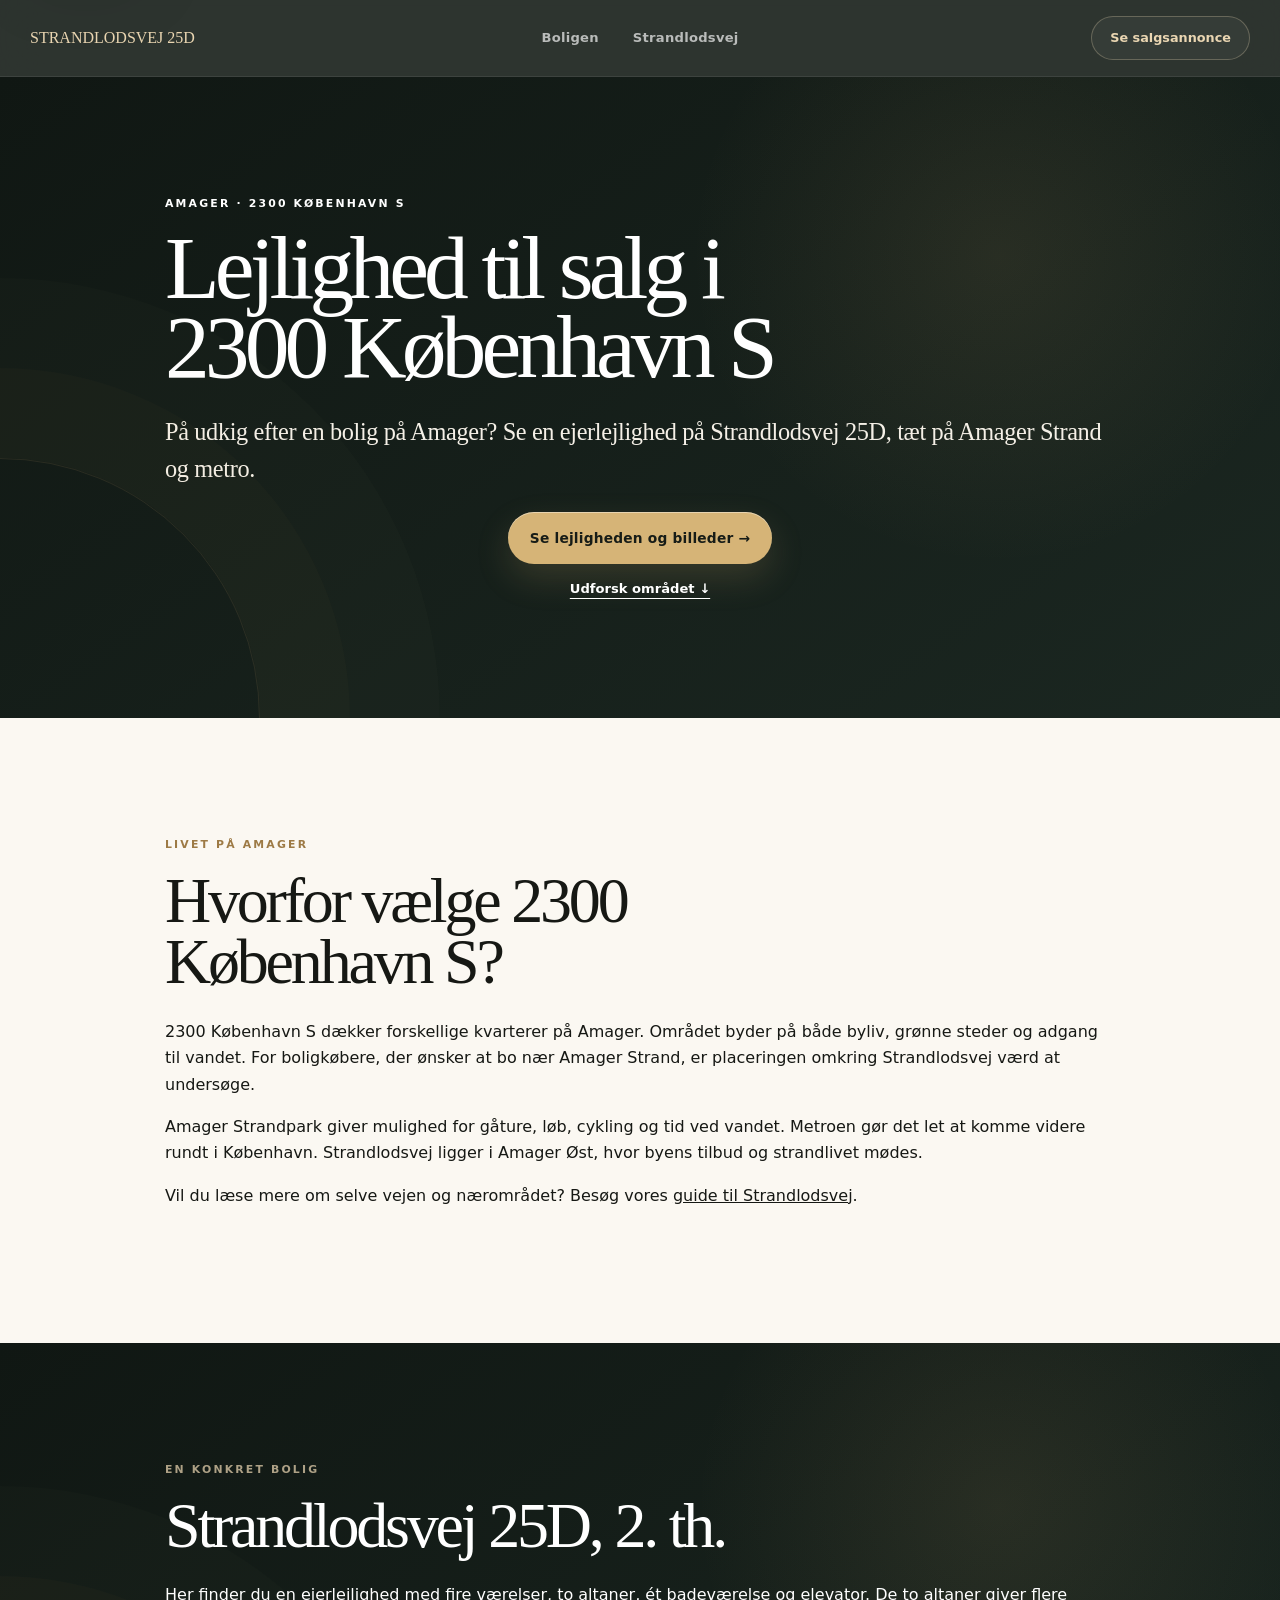
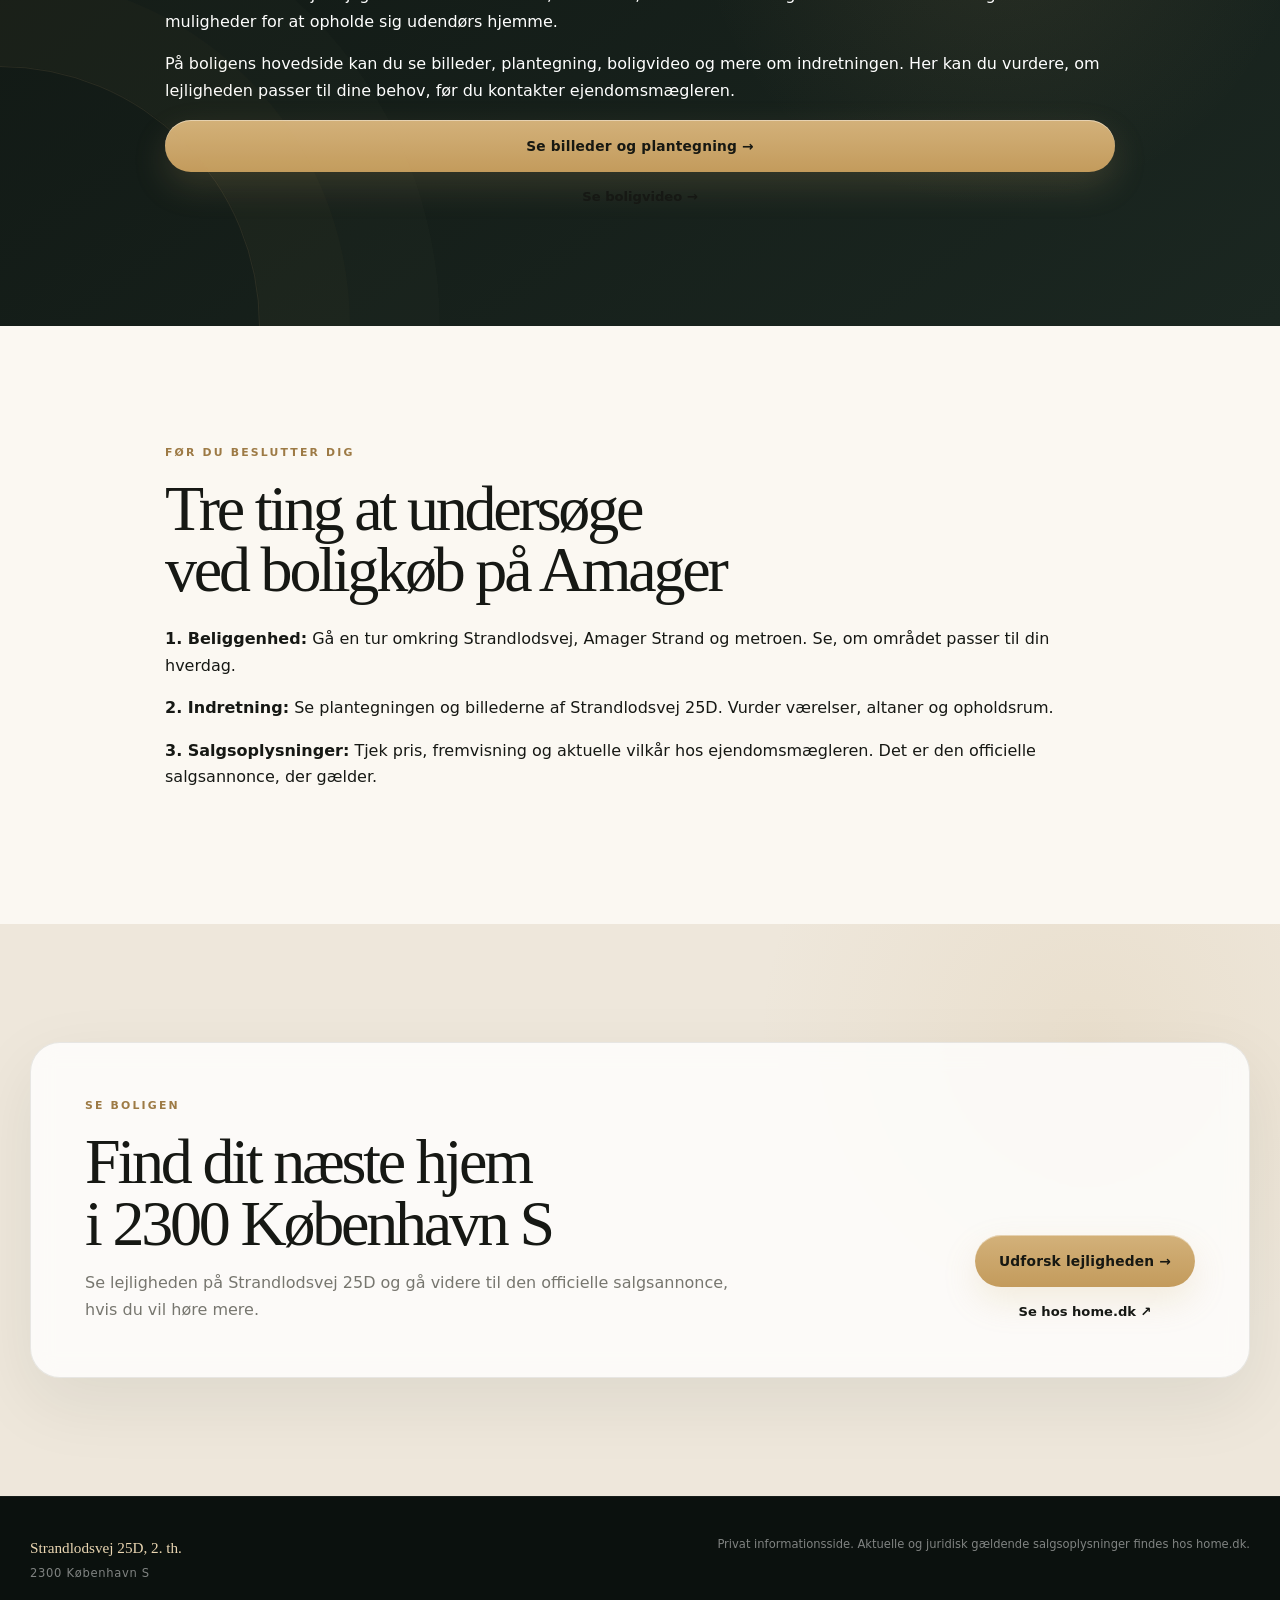
==== 2300-koebenhavn-s/index.html @ 2a04065f "Improve hero text and link contrast on Amager landing page" ====
<!doctype html>
<html lang="da">
<head>
<meta charset="utf-8"><meta name="viewport" content="width=device-width, initial-scale=1">
<title>Lejlighed til salg i 2300 København S | Amager Strand</title>
<meta name="description" content="Leder du efter lejlighed til salg i 2300 København S? Oplev Amager Strand og se ejerlejligheden på Strandlodsvej 25D med 4 værelser og 2 altaner.">
<meta name="robots" content="index,follow,max-image-preview:large">
<link rel="canonical" href="https://strandlodsvej25d.dk/2300-koebenhavn-s/"><link rel="alternate" hreflang="da-DK" href="https://strandlodsvej25d.dk/2300-koebenhavn-s/">
<link rel="stylesheet" href="/styles.css"><link rel="icon" href="/favicon-96x96.png" sizes="96x96" type="image/png">
<meta property="og:type" content="website"><meta property="og:locale" content="da_DK"><meta property="og:title" content="Lejlighed til salg i 2300 København S | Amager Strand"><meta property="og:description" content="Se en ejerlejlighed på Strandlodsvej 25D med 4 værelser, 2 altaner og elevator."><meta property="og:url" content="https://strandlodsvej25d.dk/2300-koebenhavn-s/">
<script type="application/ld+json">{"@context":"https://schema.org","@graph":[{"@type":"WebPage","@id":"https://strandlodsvej25d.dk/2300-koebenhavn-s/#webpage","url":"https://strandlodsvej25d.dk/2300-koebenhavn-s/","name":"Lejlighed til salg i 2300 København S | Amager Strand","inLanguage":"da-DK","isPartOf":{"@id":"https://strandlodsvej25d.dk/#website"},"about":{"@type":"Place","name":"2300 København S","address":{"@type":"PostalAddress","postalCode":"2300","addressLocality":"København S","addressCountry":"DK"}}},{"@type":"BreadcrumbList","itemListElement":[{"@type":"ListItem","position":1,"name":"Strandlodsvej 25D","item":"https://strandlodsvej25d.dk/"},{"@type":"ListItem","position":2,"name":"2300 København S","item":"https://strandlodsvej25d.dk/2300-koebenhavn-s/"}]}]}</script>
<style>.amager-landing-hero .lead-paragraph,.amager-landing-hero .plain-link{color:#f5f0e7!important;opacity:1!important}.amager-landing-hero .plain-link{text-decoration:underline;text-underline-offset:5px}.amager-landing-hero .button{color:#171c17!important} .amager-landing-hero h1,.amager-landing-hero h2,.amager-landing-hero p,.amager-landing-hero a:not(.button){color:#fff!important;opacity:1!important} .amager-landing-hero .button.button-primary{color:#171c17!important;background:#d6b477!important} .amager-landing-hero .final-actions{align-items:center} </style>
</head>
<body>
<a class="skip-link" href="#main">Gå til indhold</a>
<header class="site-header"><div class="shell nav"><a class="brand" href="/" style="font-family:Georgia,serif;color:#ead6b2;text-decoration:none">STRANDLODSVEJ 25D</a><nav class="nav-links" aria-label="Navigation"><a href="/">Boligen</a><a href="/strandlodsvej/">Strandlodsvej</a></nav><a class="nav-cta" href="https://home.dk/salg/lejligheder/strandlodsvej-25d-2th-2300-koebenhavn-s/sag-1450004513/">Se salgsannonce</a></div></header>
<main id="main">
<section class="section section-dark amager-landing-hero"><div class="shell" style="max-width:950px"><p class="eyebrow">AMAGER · 2300 KØBENHAVN S</p><h1>Lejlighed til salg i 2300 København S</h1><p class="lead-paragraph" style="color:#f5f0e7;opacity:1">På udkig efter en bolig på Amager? Se en ejerlejlighed på Strandlodsvej 25D, tæt på Amager Strand og metro.</p><div class="final-actions"><a class="button button-primary" href="https://strandlodsvej25d.dk/">Se lejligheden og billeder →</a><a class="plain-link" style="color:#f5f0e7" href="#omraadet">Udforsk området ↓</a></div></div></section>
<section class="section" id="omraadet"><div class="shell" style="max-width:950px"><p class="eyebrow dark">LIVET PÅ AMAGER</p><h2>Hvorfor vælge 2300 København S?</h2><p>2300 København S dækker forskellige kvarterer på Amager. Området byder på både byliv, grønne steder og adgang til vandet. For boligkøbere, der ønsker at bo nær Amager Strand, er placeringen omkring Strandlodsvej værd at undersøge.</p><p>Amager Strandpark giver mulighed for gåture, løb, cykling og tid ved vandet. Metroen gør det let at komme videre rundt i København. Strandlodsvej ligger i Amager Øst, hvor byens tilbud og strandlivet mødes.</p><p>Vil du læse mere om selve vejen og nærområdet? Besøg vores <a href="/strandlodsvej/">guide til Strandlodsvej</a>.</p></div></section>
<section class="section section-dark"><div class="shell" style="max-width:950px"><p class="eyebrow">EN KONKRET BOLIG</p><h2>Strandlodsvej 25D, 2. th.</h2><p>Her finder du en ejerlejlighed med fire værelser, to altaner, ét badeværelse og elevator. De to altaner giver flere muligheder for at opholde sig udendørs hjemme.</p><p>På boligens hovedside kan du se billeder, plantegning, boligvideo og mere om indretningen. Her kan du vurdere, om lejligheden passer til dine behov, før du kontakter ejendomsmægleren.</p><div class="final-actions"><a class="button button-primary" href="/">Se billeder og plantegning →</a><a class="plain-link" href="/video/">Se boligvideo →</a></div></div></section>
<section class="section"><div class="shell" style="max-width:950px"><p class="eyebrow dark">FØR DU BESLUTTER DIG</p><h2>Tre ting at undersøge ved boligkøb på Amager</h2><p><strong>1. Beliggenhed:</strong> Gå en tur omkring Strandlodsvej, Amager Strand og metroen. Se, om området passer til din hverdag.</p><p><strong>2. Indretning:</strong> Se plantegningen og billederne af Strandlodsvej 25D. Vurder værelser, altaner og opholdsrum.</p><p><strong>3. Salgsoplysninger:</strong> Tjek pris, fremvisning og aktuelle vilkår hos ejendomsmægleren. Det er den officielle salgsannonce, der gælder.</p></div></section>
<section class="section final-cta"><div class="shell final-card"><div><p class="eyebrow dark">SE BOLIGEN</p><h2>Find dit næste hjem i 2300 København S</h2><p>Se lejligheden på Strandlodsvej 25D og gå videre til den officielle salgsannonce, hvis du vil høre mere.</p></div><div class="final-actions"><a class="button button-primary" href="/">Udforsk lejligheden →</a><a class="plain-link" href="https://home.dk/salg/lejligheder/strandlodsvej-25d-2th-2300-koebenhavn-s/sag-1450004513/">Se hos home.dk ↗</a></div></div></section>
</main><footer class="footer"><div class="shell footer-inner"><div><strong>Strandlodsvej 25D, 2. th.</strong><span>2300 København S</span></div><p>Privat informationsside. Aktuelle og juridisk gældende salgsoplysninger findes hos home.dk.</p></div></footer>
</body></html>
---- styles.css ----
:root {
  --ink: #161814;
  --ink-soft: #252922;
  --forest: #1f2a24;
  --forest-deep: #111914;
  --ivory: #f5f0e7;
  --ivory-2: #ece4d7;
  --paper: #fbf8f2;
  --white: #ffffff;
  --muted: #77766f;
  --line: rgba(22,24,20,.12);
  --gold: #c8a56b;
  --gold-light: #ead6b2;
  --gold-deep: #9d7a45;
  --shadow-soft: 0 24px 70px rgba(17,25,20,.10);
  --shadow-deep: 0 34px 100px rgba(0,0,0,.28);
  --shell: min(1220px, calc(100% - 56px));
}

*,*::before,*::after{box-sizing:border-box}
html{scroll-behavior:smooth;background:var(--forest-deep)}
body{margin:0;max-width:100%;overflow-x:clip;background:var(--paper);color:var(--ink);font-family:Inter,ui-sans-serif,system-ui,-apple-system,BlinkMacSystemFont,"Segoe UI",sans-serif;line-height:1.65;-webkit-font-smoothing:antialiased;text-rendering:optimizeLegibility}
img,svg,video,iframe{max-width:100%}
a{color:inherit;-webkit-tap-highlight-color:transparent}
.shell{width:var(--shell);margin-inline:auto}
.skip-link{position:fixed;top:-80px;left:18px;z-index:999;padding:11px 16px;border-radius:999px;background:var(--white);color:var(--ink);font-size:.86rem;font-weight:800;box-shadow:var(--shadow-soft)}
.skip-link:focus{top:18px}

.site-header{position:sticky;top:0;z-index:100;border-bottom:1px solid rgba(255,255,255,.08);background:rgba(17,25,20,.88);backdrop-filter:blur(20px) saturate(130%);-webkit-backdrop-filter:blur(20px) saturate(130%)}
.nav{min-height:76px;display:grid;grid-template-columns:1fr auto 1fr;align-items:center;gap:30px}
.brand{width:fit-content;color:var(--white);text-decoration:none}
.brand-option-one{display:inline-flex;align-items:center;gap:15px;line-height:1}
.brand-seal{position:relative;display:grid;place-items:center;width:50px;height:50px;flex:0 0 50px;border:1px solid rgba(234,214,178,.72);border-radius:15px;background:linear-gradient(145deg,#18261f 0%,#0d1511 100%);box-shadow:inset 0 1px 0 rgba(255,255,255,.055),0 8px 24px rgba(0,0,0,.16)}
.brand-seal::after{content:"";position:absolute;inset:3px;border:1px solid rgba(200,165,107,.20);border-radius:12px;pointer-events:none}
.brand-seal-text{position:relative;z-index:1;color:var(--gold-light);font-family:Georgia,"Times New Roman",serif;font-size:1.16rem;font-weight:500;letter-spacing:-.035em}
.brand-seal-rule{position:absolute;left:15px;right:15px;bottom:10px;height:1px;background:rgba(200,165,107,.78)}
.brand-lockup{display:grid;gap:5px}
.brand-title{font-family:Georgia,"Times New Roman",serif;font-size:.93rem;font-weight:400;letter-spacing:.15em;white-space:nowrap}
.brand-title em{margin-left:7px;color:#d7b06b;font-family:Georgia,"Times New Roman",serif;font-size:1.17em;font-style:normal;font-weight:500;letter-spacing:.01em}
.brand-sub{display:flex;align-items:center;justify-content:center;gap:10px;color:rgba(234,214,178,.76);font-size:.52rem;font-weight:650;letter-spacing:.29em;white-space:nowrap}
.brand-sub i{display:block;width:28px;height:1px;background:rgba(200,165,107,.63)}
.nav-links{display:flex;align-items:center;gap:34px}
.nav-links a{position:relative;color:rgba(255,255,255,.67);text-decoration:none;font-size:.82rem;font-weight:650;letter-spacing:.02em;transition:color .2s ease}
.nav-links a::after{content:"";position:absolute;left:0;right:100%;bottom:-8px;height:1px;background:var(--gold);transition:right .22s ease}
.nav-links a:hover{color:var(--white)}
.nav-links a:hover::after{right:0}
.nav-cta{justify-self:end;display:inline-flex;align-items:center;min-height:44px;padding:0 18px;border:1px solid rgba(234,214,178,.28);border-radius:999px;background:rgba(255,255,255,.04);color:var(--gold-light);text-decoration:none;font-size:.8rem;font-weight:800;transition:background .2s ease,border-color .2s ease,transform .2s ease}
.nav-cta:hover{transform:translateY(-1px);border-color:rgba(234,214,178,.5);background:rgba(255,255,255,.08)}

.hero{position:relative;overflow:hidden;padding:92px 0 96px;color:var(--white);background:radial-gradient(circle at 76% 14%,rgba(200,165,107,.17),transparent 29%),radial-gradient(circle at 18% 78%,rgba(255,255,255,.045),transparent 34%),linear-gradient(140deg,#101713 0%,#1b2821 52%,#111914 100%)}
.hero::before{content:"";position:absolute;inset:0;opacity:.12;pointer-events:none;background-image:linear-gradient(rgba(255,255,255,.055) 1px,transparent 1px),linear-gradient(90deg,rgba(255,255,255,.055) 1px,transparent 1px);background-size:64px 64px;mask-image:linear-gradient(to bottom,#000 0%,rgba(0,0,0,.45) 58%,transparent 100%)}
.hero::after{content:"";position:absolute;width:520px;height:520px;right:-160px;top:-220px;border:1px solid rgba(200,165,107,.16);border-radius:50%;box-shadow:0 0 0 70px rgba(200,165,107,.035),0 0 0 140px rgba(200,165,107,.02);pointer-events:none}
.hero-grid{position:relative;z-index:1;display:grid;grid-template-columns:minmax(0,1fr) minmax(390px,.68fr);gap:clamp(48px,5.5vw,76px);align-items:center}
.hero-copy{min-width:0}
.availability{display:inline-flex;align-items:center;gap:10px;margin-bottom:30px;padding:8px 13px;border:1px solid rgba(255,255,255,.12);border-radius:999px;background:rgba(255,255,255,.035);color:rgba(255,255,255,.74);font-size:.74rem;font-weight:750;letter-spacing:.02em}
.pulse{position:relative;width:8px;height:8px;flex:0 0 8px;border-radius:50%;background:#83d39b;box-shadow:0 0 10px rgba(131,211,155,.55)}
.pulse::after{content:"";position:absolute;inset:-5px;border:1px solid rgba(131,211,155,.55);border-radius:50%;animation:statusPulse 2.8s ease-out infinite}
@keyframes statusPulse{0%{transform:scale(.7);opacity:.75}65%,100%{transform:scale(1.7);opacity:0}}
.eyebrow{margin:0 0 16px;color:rgba(234,214,178,.72);font-size:.68rem;font-weight:850;letter-spacing:.2em;text-transform:uppercase}
.eyebrow.dark{color:var(--gold-deep)}
.eyebrow.light{color:rgba(234,214,178,.74)}
h1,h2,h3,p{margin-top:0}
h1{max-width:800px;margin-bottom:26px;font-family:Georgia,"Times New Roman",serif;font-size:clamp(4rem,7vw,7.35rem);line-height:.88;font-weight:400;letter-spacing:-.055em;text-wrap:balance}
.hero-lead{max-width:650px;margin-bottom:30px;color:rgba(255,255,255,.72);font-size:clamp(1.08rem,1.8vw,1.32rem);line-height:1.65;font-weight:400}
.hero-stats{display:flex;flex-wrap:wrap;gap:9px;margin-bottom:28px}
.hero-stats div{display:flex;align-items:baseline;min-width:118px;padding:11px 14px;border:1px solid rgba(255,255,255,.10);border-radius:14px;background:rgba(255,255,255,.035)}
.hero-stats strong{font-family:Georgia,"Times New Roman",serif;font-size:1.4rem;font-weight:400}
.hero-stats span{margin-left:6px;color:rgba(255,255,255,.5);font-size:.74rem;font-weight:650}
.open-house-banner{display:grid;grid-template-columns:auto minmax(0,1fr) auto;gap:16px;align-items:center;max-width:720px;margin-bottom:26px;padding:15px 17px;border:1px solid rgba(200,165,107,.34);border-radius:18px;background:linear-gradient(90deg,rgba(200,165,107,.12),rgba(200,165,107,.055));box-shadow:inset 0 1px 0 rgba(255,255,255,.035)}
.open-house-icon{display:grid;place-items:center;width:48px;height:48px;border:1px solid rgba(255,255,255,.14);border-radius:50%;background:var(--gold);color:#171812;font-family:Georgia,"Times New Roman",serif;font-size:1.18rem;font-weight:700}
.open-house-copy{display:grid;min-width:0;line-height:1.22}
.open-house-copy span{margin-bottom:4px;color:rgba(255,255,255,.52);font-size:.65rem;font-weight:850;letter-spacing:.14em;text-transform:uppercase}
.open-house-copy strong{font-size:.94rem;font-weight:700}
.open-house-banner>a{display:inline-flex;align-items:center;min-height:44px;color:var(--gold-light);text-decoration:none;font-size:.82rem;font-weight:800;white-space:nowrap}
.hero-actions{display:flex;flex-wrap:wrap;gap:12px}
.button{display:inline-flex;justify-content:center;align-items:center;min-height:52px;padding:0 22px;border-radius:999px;text-decoration:none;font-size:.86rem;font-weight:850;letter-spacing:.015em;transition:transform .18s ease,box-shadow .18s ease,background .18s ease,border-color .18s ease}
.button:hover{transform:translateY(-2px)}
.button-primary{background:linear-gradient(180deg,#d3b17a 0%,#c39b5c 100%);color:#171812;box-shadow:0 14px 34px rgba(200,165,107,.18),inset 0 1px 0 rgba(255,255,255,.42)}
.button-primary:hover{box-shadow:0 18px 42px rgba(200,165,107,.24),inset 0 1px 0 rgba(255,255,255,.42)}
.button-ghost{border:1px solid rgba(255,255,255,.15);background:rgba(255,255,255,.035);color:var(--white)}
.button-ghost:hover{border-color:rgba(255,255,255,.28);background:rgba(255,255,255,.07)}
.microcopy{margin-top:15px;margin-bottom:0;color:rgba(255,255,255,.39);font-size:.75rem}

.video-stage{position:relative;width:100%;max-width:440px;justify-self:end}
.video-shell{position:relative;z-index:2;padding:12px;border:1px solid rgba(234,214,178,.34);border-radius:32px;background:linear-gradient(145deg,rgba(255,255,255,.12),rgba(255,255,255,.045));box-shadow:0 38px 110px rgba(0,0,0,.36),0 0 0 1px rgba(200,165,107,.08),inset 0 1px 0 rgba(255,255,255,.12);backdrop-filter:blur(16px);-webkit-backdrop-filter:blur(16px)}
.video-toolbar{min-height:58px;display:flex;align-items:center;justify-content:space-between;gap:18px;padding:5px 10px 11px}
.video-toolbar>div{display:grid}
.video-kicker{color:rgba(234,214,178,.55);font-size:.61rem;font-weight:850;letter-spacing:.16em;text-transform:uppercase}
.video-toolbar strong{margin-top:3px;font-family:Georgia,"Times New Roman",serif;font-size:1.12rem;font-weight:500}
.video-toolbar>a{display:inline-flex;align-items:center;justify-content:center;gap:7px;min-height:38px;padding:0 13px;border:1px solid rgba(234,214,178,.24);border-radius:999px;background:rgba(255,255,255,.045);color:var(--gold-light);text-decoration:none;font-size:.72rem;font-weight:800;letter-spacing:.02em;transition:background .2s ease,border-color .2s ease,transform .2s ease}
.video-toolbar>a:hover{transform:translateY(-1px);border-color:rgba(234,214,178,.48);background:rgba(255,255,255,.08)}
.video-frame{width:100%;aspect-ratio:267/476;overflow:hidden;border-radius:22px;background:#070b08;box-shadow:inset 0 0 0 1px rgba(255,255,255,.05)}
.video-frame iframe{display:block;width:100%;height:100%}
.price-card{position:absolute;right:-34px;bottom:42px;z-index:3;min-width:205px;padding:18px 20px;border:1px solid rgba(22,24,20,.08);border-radius:18px;background:rgba(251,248,242,.97);color:var(--ink);box-shadow:0 24px 70px rgba(0,0,0,.22);backdrop-filter:blur(12px)}
.price-card::before{content:"";position:absolute;left:20px;right:20px;top:0;height:2px;background:linear-gradient(90deg,transparent,var(--gold),transparent)}
.price-card span,.price-card small{display:block;color:var(--muted);font-size:.69rem;font-weight:700;letter-spacing:.08em;text-transform:uppercase}
.price-card strong{display:block;margin:5px 0 6px;font-family:Georgia,"Times New Roman",serif;font-size:1.45rem;font-weight:500;letter-spacing:-.02em}

.trust-strip{position:relative;border-bottom:1px solid var(--line);background:#f8f4ec}
.trust-grid{display:grid;grid-template-columns:repeat(4,1fr)}
.trust-grid>div{position:relative;padding:27px 28px;border-right:1px solid var(--line)}
.trust-grid>div:first-child{border-left:1px solid var(--line)}
.trust-label{display:block;margin-bottom:7px;color:#88857d;font-size:.64rem;font-weight:850;letter-spacing:.15em;text-transform:uppercase}
.trust-grid strong{font-family:Georgia,"Times New Roman",serif;font-size:1.28rem;font-weight:500;letter-spacing:-.02em}

.section{position:relative;padding:118px 0}
.content-grid{display:grid;grid-template-columns:.78fr 1.22fr;gap:clamp(60px,8vw,110px);align-items:start}
.section-intro{position:sticky;top:116px}
.section h2{max-width:650px;margin-bottom:26px;font-family:Georgia,"Times New Roman",serif;font-size:clamp(2.7rem,5vw,4.9rem);line-height:.96;font-weight:400;letter-spacing:-.05em;text-wrap:balance}
.prose{max-width:690px}
.prose p{color:#5c5f59;font-size:1.02rem}
.lead-paragraph{color:var(--ink)!important;font-family:Georgia,"Times New Roman",serif;font-size:clamp(1.28rem,2vw,1.52rem)!important;line-height:1.55;letter-spacing:-.015em}
.text-cta{display:inline-flex;gap:12px;align-items:center;margin-top:16px;padding-bottom:5px;border-bottom:1px solid rgba(157,122,69,.45);color:var(--ink);text-decoration:none;font-size:.88rem;font-weight:850}
.text-cta span{color:var(--gold-deep)}
.feature-grid{display:grid;grid-template-columns:repeat(3,1fr);gap:18px;margin-top:78px}
.feature-card{position:relative;overflow:hidden;min-height:248px;padding:30px;border:1px solid rgba(22,24,20,.10);border-radius:24px;background:linear-gradient(145deg,rgba(255,255,255,.86),rgba(249,245,237,.92));box-shadow:0 14px 44px rgba(35,38,32,.05)}
.feature-card::after{content:"";position:absolute;width:140px;height:140px;right:-70px;top:-70px;border:1px solid rgba(200,165,107,.20);border-radius:50%}
.feature-card>span{display:inline-flex;align-items:center;justify-content:center;width:38px;height:38px;margin-bottom:48px;border:1px solid rgba(157,122,69,.24);border-radius:50%;color:var(--gold-deep);font-family:Georgia,"Times New Roman",serif;font-size:.82rem}
.feature-card h3{margin-bottom:10px;font-family:Georgia,"Times New Roman",serif;font-size:1.65rem;font-weight:500;letter-spacing:-.02em}
.feature-card p{max-width:290px;margin-bottom:0;color:var(--muted);font-size:.9rem;line-height:1.65}

.section.floorplan-section{padding:72px 0 82px;background:radial-gradient(ellipse at 50% 14%,rgba(200,165,107,.055),transparent 55%),var(--paper)}
.floorplan-intro{max-width:680px;margin:0 auto 24px;text-align:center}
.floorplan-intro h2{margin:0 auto 14px}
.floorplan-intro>p:not(.eyebrow){max-width:650px;margin:0 auto;color:var(--muted);font-size:1.02rem}
.floorplan-card{display:block;width:min(100%,680px);margin-inline:auto;padding:9px 9px 0;overflow:hidden;border:1px solid rgba(200,165,107,.38);border-radius:24px;background:linear-gradient(145deg,#29382f,#111914 88%);box-shadow:0 24px 60px rgba(17,25,20,.15),inset 0 1px 0 rgba(255,255,255,.10);text-decoration:none;transition:box-shadow .2s ease,border-color .2s ease,transform .2s ease}
.floorplan-card:hover{transform:translateY(-2px);border-color:rgba(200,165,107,.7);box-shadow:0 30px 70px rgba(17,25,20,.2),inset 0 1px 0 rgba(255,255,255,.10)}
.floorplan-card:focus-visible{outline:3px solid var(--gold);outline-offset:4px}
.floorplan-card img{display:block;width:100%;height:auto;max-height:none;object-fit:contain;border-radius:15px;background:var(--white)}
.floorplan-action{display:flex;align-items:center;justify-content:space-between;gap:20px;padding:13px 14px 13px 16px;color:var(--gold-light);font-size:.8rem;font-weight:750;letter-spacing:.035em}
.floorplan-action>span:last-child{display:grid;place-items:center;width:34px;height:34px;flex:0 0 34px;border:1px solid rgba(200,165,107,.4);border-radius:50%;color:var(--gold-light);font-family:Georgia,"Times New Roman",serif;font-size:1.15rem;line-height:1}
.floorplan-dialog{position:fixed;inset:0;width:min(96vw,1180px);max-width:1180px;max-height:94dvh;margin:auto;padding:15px;border:1px solid rgba(200,165,107,.36);border-radius:24px;background:var(--paper);color:var(--ink);box-shadow:var(--shadow-deep);overflow:auto}
.floorplan-dialog::backdrop{background:rgba(8,15,11,.83);backdrop-filter:blur(6px)}
.floorplan-dialog-header{display:flex;align-items:center;justify-content:space-between;gap:18px;margin-bottom:12px;padding:9px 11px 9px 17px;border-radius:15px;background:linear-gradient(135deg,#28382e,#111914);color:var(--gold-light)}
.floorplan-dialog-header strong{font-family:Georgia,"Times New Roman",serif;font-size:1.2rem;font-weight:500}
.floorplan-dialog-close{min-width:68px;min-height:40px;padding:7px 13px;border:1px solid rgba(200,165,107,.4);border-radius:999px;background:rgba(255,255,255,.065);color:var(--gold-light);font:inherit;font-size:.85rem;font-weight:750;cursor:pointer}
.floorplan-dialog-close:hover{background:rgba(255,255,255,.12)}
.floorplan-dialog-close:focus-visible{outline:3px solid var(--gold);outline-offset:3px}
.floorplan-dialog img{display:block;width:100%;height:auto;max-height:calc(94dvh - 170px);margin-inline:auto;border-radius:12px;object-fit:contain;background:var(--white)}
.floorplan-dialog-fullsize{display:block;width:fit-content;margin:14px 0 0 auto;color:var(--gold-deep);font-size:.83rem;font-weight:800;text-decoration:none}

.section-dark{overflow:hidden;background:radial-gradient(circle at 78% 28%,rgba(200,165,107,.10),transparent 28%),linear-gradient(145deg,#101713,#1b2721);color:var(--white)}
.section-dark::before{content:"";position:absolute;width:520px;height:520px;left:-260px;bottom:-260px;border:1px solid rgba(200,165,107,.12);border-radius:50%;box-shadow:0 0 0 90px rgba(200,165,107,.025),0 0 0 180px rgba(200,165,107,.014)}
.metro-section{background:#fbf8f2}
.metro-card-grid{display:grid;grid-template-columns:repeat(2,minmax(0,1fr));gap:22px;margin-top:46px}
.metro-card{overflow:hidden;border:1px solid var(--line);border-radius:28px;background:#fff;box-shadow:0 20px 60px rgba(22,24,20,.07)}
.metro-photo{display:block;overflow:hidden;background:#e9e4db}
.metro-photo img{display:block;width:100%;height:280px;object-fit:cover;transition:transform .35s ease}
.metro-photo:hover img{transform:scale(1.02)}
.metro-card-copy{padding:24px 26px 26px}
.metro-card-copy>span{display:block;margin-bottom:8px;color:var(--gold-deep);font-size:.68rem;font-weight:850;letter-spacing:.12em;text-transform:uppercase}
.metro-card-copy h3{margin-bottom:10px;font-family:Georgia,"Times New Roman",serif;font-size:1.45rem;font-weight:500}
.metro-card-copy p{margin-bottom:14px;color:var(--muted);line-height:1.65}
.metro-card-copy small{display:block;color:#918c82;font-size:.66rem;line-height:1.5}
.metro-source-note{margin-top:16px}
.metro-source-note p{margin:0;color:var(--muted);font-size:.74rem;line-height:1.6}
.location-grid{position:relative;z-index:1;display:grid;grid-template-columns:1fr .62fr;gap:clamp(56px,7vw,92px);align-items:center}
.location-visual{position:relative;margin:0;overflow:hidden;border:1px solid rgba(234,214,178,.18);border-radius:28px;background:#0d1511;box-shadow:0 24px 70px rgba(0,0,0,.24)}
.location-visual>img{display:block;width:100%;height:clamp(250px,28vw,360px);object-fit:cover;object-position:center 48%}
.location-visual::after{content:"";position:absolute;inset:0;background:linear-gradient(to top,rgba(8,13,10,.68) 0%,rgba(8,13,10,.05) 42%,transparent 62%);pointer-events:none}
.location-visual figcaption{position:absolute;left:18px;right:18px;bottom:15px;z-index:2;display:grid;gap:2px;color:var(--white)}
.location-visual figcaption strong{font-family:Georgia,"Times New Roman",serif;font-size:1rem;font-weight:500}
.location-visual figcaption span{color:rgba(255,255,255,.62);font-size:.62rem;line-height:1.35}
.location-visual figcaption a{color:rgba(234,214,178,.86);text-decoration:none}
.location-visual figcaption a:hover{text-decoration:underline}
.location-metric{position:absolute;top:16px;right:16px;z-index:2;display:grid;min-width:94px;padding:11px 14px;border:1px solid rgba(255,255,255,.22);border-radius:16px;background:rgba(17,25,20,.78);box-shadow:0 10px 30px rgba(0,0,0,.18);backdrop-filter:blur(10px);-webkit-backdrop-filter:blur(10px)}
.location-metric strong{font-family:Georgia,"Times New Roman",serif;font-size:1.35rem;font-weight:500;line-height:1}
.location-metric span{margin-top:4px;color:rgba(255,255,255,.62);font-size:.62rem;font-weight:750;letter-spacing:.08em;text-transform:uppercase}
.location-copy{max-width:680px;color:rgba(255,255,255,.62);font-size:1.06rem;line-height:1.75}
.location-side{display:grid;gap:18px}
.location-photo{margin:0;overflow:hidden;border:1px solid rgba(234,214,178,.18);border-radius:30px;background:rgba(255,255,255,.035);box-shadow:0 24px 70px rgba(0,0,0,.22)}
.location-photo img{display:block;width:100%;aspect-ratio:1.38/1;object-fit:cover;object-position:center 52%}
.location-photo figcaption{display:grid;gap:5px;padding:14px 17px 16px;color:rgba(255,255,255,.72);font-size:.78rem;line-height:1.45}
.location-photo figcaption strong{font-family:Georgia,"Times New Roman",serif;font-size:.93rem;font-weight:500;color:var(--white)}
.location-photo figcaption span{color:rgba(255,255,255,.42);font-size:.67rem}
.location-photo figcaption a{color:rgba(234,214,178,.72);text-decoration:none}
.location-photo figcaption a:hover{text-decoration:underline}
.location-card{position:relative;overflow:hidden;padding:38px;border:1px solid rgba(234,214,178,.18);border-radius:30px;background:linear-gradient(145deg,rgba(255,255,255,.075),rgba(255,255,255,.025));box-shadow:inset 0 1px 0 rgba(255,255,255,.05)}
.location-card::after{content:"AMAGER";position:absolute;right:-6px;bottom:-18px;color:rgba(255,255,255,.025);font-family:Georgia,"Times New Roman",serif;font-size:5.7rem;letter-spacing:-.06em;pointer-events:none}
.location-number{position:relative;z-index:1;font-family:Georgia,"Times New Roman",serif;font-size:clamp(4.5rem,8vw,7rem);line-height:.86;letter-spacing:-.065em}
.location-number span{margin-left:7px;color:rgba(234,214,178,.68);font-size:.25em;letter-spacing:.02em}
.location-card p{position:relative;z-index:1;margin:20px 0 30px;color:rgba(255,255,255,.58);font-size:.92rem}
.location-card a{position:relative;z-index:1;color:var(--gold-light);font-size:.84rem;font-weight:850;text-decoration:none}

.explore-section{background:linear-gradient(180deg,#f8f4ec,#f2ebdf)}
.explore-intro{max-width:760px;margin-bottom:42px}
.explore-intro h2{margin-bottom:16px}
.explore-intro>p:not(.eyebrow){max-width:650px;margin:0;color:var(--muted);font-size:1rem}
.explore-grid{display:grid;grid-template-columns:repeat(2,minmax(0,1fr));gap:16px}
.explore-card{display:grid;grid-template-columns:auto minmax(0,1fr) auto;gap:18px;align-items:center;min-height:150px;padding:26px 28px;border:1px solid rgba(22,24,20,.10);border-radius:24px;background:rgba(255,255,255,.82);box-shadow:0 14px 42px rgba(35,38,32,.05);color:var(--ink);text-decoration:none;transition:transform .18s ease,border-color .18s ease,box-shadow .18s ease}
.explore-card:hover{transform:translateY(-3px);border-color:rgba(157,122,69,.32);box-shadow:0 20px 54px rgba(35,38,32,.09)}
.explore-number{display:grid;place-items:center;width:42px;height:42px;border:1px solid rgba(157,122,69,.24);border-radius:50%;color:var(--gold-deep);font-family:Georgia,"Times New Roman",serif;font-size:.78rem}
.explore-card h3{margin:0 0 7px;font-family:Georgia,"Times New Roman",serif;font-size:1.55rem;font-weight:500;letter-spacing:-.02em}
.explore-card p{margin:0;color:var(--muted);font-size:.88rem;line-height:1.6}
.explore-arrow{color:var(--gold-deep);font-family:Georgia,"Times New Roman",serif;font-size:1.5rem}
.buyer-actions{background:linear-gradient(180deg,#f3ede2,#ece4d7)}
.buyer-actions-head{max-width:760px;margin-bottom:34px}
.buyer-actions-head h2{margin-bottom:14px}
.buyer-actions-head>p:not(.eyebrow){margin:0;color:var(--muted)}
.buyer-actions-grid{display:grid;grid-template-columns:repeat(2,minmax(0,1fr));gap:18px}
.buyer-action{display:block;min-height:245px;padding:34px;border:1px solid rgba(22,24,20,.10);border-radius:28px;background:rgba(255,255,255,.80);box-shadow:0 18px 54px rgba(30,35,29,.07);color:var(--ink);text-decoration:none;transition:transform .18s ease,border-color .18s ease,box-shadow .18s ease}
.buyer-action:hover{transform:translateY(-3px);border-color:rgba(157,122,69,.28);box-shadow:0 24px 64px rgba(30,35,29,.10)}
.buyer-action-primary{background:linear-gradient(145deg,#1d2a23,#101713);color:var(--white);border-color:rgba(234,214,178,.18)}
.buyer-action-kicker{display:block;margin-bottom:30px;color:var(--gold-deep);font-size:.66rem;font-weight:850;letter-spacing:.15em;text-transform:uppercase}
.buyer-action-primary .buyer-action-kicker{color:rgba(234,214,178,.72)}
.buyer-action h3{margin:0 0 12px;font-family:Georgia,"Times New Roman",serif;font-size:clamp(1.8rem,3vw,2.45rem);font-weight:500;letter-spacing:-.03em}
.buyer-action p{max-width:440px;margin:0 0 28px;color:var(--muted);font-size:.92rem}
.buyer-action-primary p{color:rgba(255,255,255,.58)}
.buyer-action-link{font-size:.82rem;font-weight:850;color:var(--gold-deep)}
.buyer-action-primary .buyer-action-link{color:var(--gold-light)}
.secondary-links{display:flex;flex-wrap:wrap;justify-content:center;gap:12px;margin-top:24px;color:var(--muted);font-size:.78rem}
.secondary-links a{color:var(--ink);font-weight:750;text-decoration:none}
.secondary-links a:hover{text-decoration:underline}
.final-cta{background:radial-gradient(circle at 85% 20%,rgba(200,165,107,.12),transparent 28%),#eee7db}
.final-card{display:grid;grid-template-columns:1fr auto;gap:72px;align-items:end;padding:54px;border:1px solid rgba(22,24,20,.09);border-radius:30px;background:rgba(255,255,255,.80);box-shadow:0 24px 70px rgba(30,35,29,.08);backdrop-filter:blur(12px)}
.final-card h2{margin-bottom:16px}
.final-card p:not(.eyebrow){max-width:650px;margin-bottom:0;color:var(--muted)}
.final-actions{display:flex;flex-direction:column;gap:14px;align-items:stretch;min-width:220px}
.plain-link{text-align:center;color:var(--ink);font-size:.82rem;font-weight:800;text-decoration:none}

.mobile-sticky-cta{display:none}
.footer{padding:38px 0 44px;border-top:1px solid rgba(255,255,255,.05);background:#0b110e;color:rgba(255,255,255,.48)}
.footer-inner{display:grid;grid-template-columns:1fr 1.55fr;gap:42px;align-items:start}
.footer-inner>div{display:grid}
.footer-inner strong{color:var(--gold-light);font-family:Georgia,"Times New Roman",serif;font-size:.95rem;font-weight:500}
.footer-inner span{margin-top:4px;font-size:.72rem;letter-spacing:.06em}
.footer-inner p{margin-bottom:0;text-align:right;font-size:.72rem}

@media (min-width:1500px){
  :root{--shell:min(1320px,calc(100% - 96px))}
  .hero{padding-block:108px 112px}
  .video-stage{max-width:470px}
  .section{padding-block:132px}
}

@media (max-width:1220px){
  :root{--shell:min(1080px,calc(100% - 44px))}
  .hero-grid{grid-template-columns:minmax(0,1fr) minmax(340px,400px);gap:44px}
  h1{font-size:clamp(3.8rem,6.5vw,6.1rem)}
  .price-card{right:-18px}
  .content-grid{gap:66px}
}

@media (max-width:1024px){
  :root{--shell:min(900px,calc(100% - 36px))}
  .nav{grid-template-columns:1fr auto}
  .nav-links{display:none}
  .hero{padding-block:68px 76px}
  .hero-grid{grid-template-columns:minmax(0,1fr) 320px;gap:36px;align-items:start}
  .hero-stats div{min-width:104px}
  .open-house-banner{grid-template-columns:auto 1fr}
  .open-house-banner>a{grid-column:2;justify-self:start}
  .video-stage{max-width:350px}
  .price-card{position:relative;right:auto;bottom:auto;margin:12px 8px 0}
  .content-grid{grid-template-columns:.92fr 1.08fr;gap:46px}
  .section-intro{position:static}
  .section{padding-block:94px}
  .location-grid{grid-template-columns:1fr .76fr;gap:42px}
  .trust-grid>div{padding:23px 20px}
}

@media (max-width:840px){
  .buyer-actions-grid{grid-template-columns:1fr}
  .explore-grid{grid-template-columns:1fr}
  .metro-card-grid{grid-template-columns:1fr}
  :root{--shell:min(720px,calc(100% - 32px))}
  .hero-grid{grid-template-columns:1fr;gap:48px}
  .hero-copy{max-width:720px}
  .video-stage{width:min(100%,420px);max-width:420px;justify-self:center}
  .content-grid,.location-grid{grid-template-columns:1fr;gap:34px}
  .feature-grid{grid-template-columns:repeat(3,minmax(0,1fr));gap:14px}
  .feature-card{min-height:0;padding:24px}
  .feature-card>span{margin-bottom:30px}
  .final-card{grid-template-columns:1fr;gap:30px;align-items:start}
  .final-actions{width:min(100%,320px)}
}

@media (max-width:680px){
  .buyer-actions-head{margin-bottom:24px}
  .buyer-action{min-height:0;padding:26px;border-radius:22px}
  .buyer-action-kicker{margin-bottom:22px}
  .secondary-links{gap:9px 10px;margin-top:20px}
  .explore-intro{margin-bottom:28px}
  .explore-card{min-height:0;padding:20px;border-radius:20px}
  .explore-card h3{font-size:1.35rem}
  .metro-photo img{height:230px}
  .metro-card{border-radius:22px}
  :root{--shell:calc(100% - 28px)}
  body{padding-bottom:calc(80px + env(safe-area-inset-bottom))}
  .site-header{position:relative}
  .nav{min-height:64px;gap:12px}
  .brand-option-one{gap:10px}
  .brand-seal{width:42px;height:42px;flex-basis:42px;border-radius:12px}
  .brand-seal::after{border-radius:9px}
  .brand-seal-text{font-size:.98rem}
  .brand-seal-rule{left:12px;right:12px;bottom:8px}
  .brand-title{font-size:.7rem;letter-spacing:.11em}
  .brand-title em{margin-left:4px;font-size:1.18em}
  .brand-sub{gap:6px;font-size:.43rem;letter-spacing:.2em}
  .brand-sub i{width:12px}
  .nav-cta{min-height:42px;padding-inline:14px;font-size:.74rem}
  .hero{padding:44px 0 58px}
  .availability{margin-bottom:22px}
  .eyebrow{margin-bottom:12px;font-size:.64rem;letter-spacing:.16em}
  h1{margin-bottom:22px;font-size:clamp(3rem,15vw,4.5rem);line-height:.91;overflow-wrap:anywhere}
  .hero-lead{margin-bottom:24px;font-size:1rem;line-height:1.58}
  .hero-stats{display:grid;grid-template-columns:repeat(2,minmax(0,1fr));gap:8px;margin-bottom:24px}
  .hero-stats div{min-width:0;padding:11px 12px}
  .hero-stats strong{font-size:1.24rem}
  .open-house-banner{grid-template-columns:46px minmax(0,1fr);gap:12px;padding:13px}
  .open-house-icon{width:44px;height:44px}
  .open-house-copy strong{font-size:.85rem}
  .open-house-banner>a{grid-column:2;min-height:0;font-size:.8rem}
  .hero-actions{display:grid;grid-template-columns:1fr}
  .button{width:100%;min-height:52px;padding-inline:16px;text-align:center}
  .video-stage{width:min(100%,390px)}
  .video-shell{padding:10px;border-radius:26px}
  .video-frame{border-radius:18px}
  .price-card{margin:11px 6px 0;min-width:0}
  .trust-grid{grid-template-columns:repeat(2,minmax(0,1fr))}
  .trust-grid>div,.trust-grid>div:first-child{padding:19px 16px;border-left:0;border-right:1px solid var(--line);border-bottom:1px solid var(--line)}
  .trust-grid>div:nth-child(2n){border-right:0}
  .trust-grid>div:nth-last-child(-n+2){border-bottom:0}
  .section{padding-block:76px}
  .section h2{font-size:clamp(2.45rem,11.7vw,3.6rem);line-height:.98}
  .lead-paragraph{font-size:1.18rem!important}
  .feature-grid{grid-template-columns:1fr;margin-top:46px}
  .feature-card{padding:26px}
  .feature-card>span{margin-bottom:22px}
  .section.floorplan-section{padding:42px 0 56px}
  .floorplan-intro{margin-bottom:18px}
  .floorplan-intro h2{margin-bottom:12px}
  .floorplan-card{padding:6px 6px 0;border-radius:19px}
  .floorplan-card img{border-radius:12px}
  .floorplan-action{padding:9px 10px 9px 12px;font-size:.76rem}
  .floorplan-action>span:last-child{width:32px;height:32px;flex-basis:32px}
  .floorplan-dialog{width:calc(100vw - 18px);padding:10px;border-radius:18px}
  .floorplan-dialog-header{margin-bottom:8px;padding:7px 8px 7px 12px;border-radius:12px}
  .floorplan-dialog img{max-height:calc(100dvh - 160px)}
  .location-card{padding:28px}
  .location-visual{border-radius:22px}
  .location-visual>img{height:240px}
  .location-photo{border-radius:24px}
  .location-number{font-size:clamp(4.2rem,20vw,5.8rem)}
  .final-card{padding:28px 22px;border-radius:24px}
  .final-actions{width:100%;max-width:none}
  .footer{padding-bottom:calc(40px + env(safe-area-inset-bottom))}
  .footer-inner{grid-template-columns:1fr;gap:18px}
  .footer-inner p{text-align:left}
  .mobile-sticky-cta{display:block;position:fixed;left:max(12px,env(safe-area-inset-left));right:max(12px,env(safe-area-inset-right));bottom:max(12px,env(safe-area-inset-bottom));z-index:120;min-height:54px;padding:16px 18px;border:1px solid rgba(255,255,255,.35);border-radius:999px;background:linear-gradient(180deg,#d6b47c,#c39b5c);color:#171812;text-align:center;text-decoration:none;font-size:.88rem;font-weight:900;box-shadow:0 18px 48px rgba(0,0,0,.28)}
}

@media (max-width:430px){
  :root{--shell:calc(100% - 22px)}
  .nav{min-height:60px}
  .brand-seal{width:39px;height:39px;flex-basis:39px}
  .brand-title{font-size:.64rem}
  .brand-sub{font-size:.4rem}
  .nav-cta{max-width:178px;overflow:hidden;text-overflow:ellipsis;white-space:nowrap}
  .hero{padding-top:36px}
  h1{font-size:clamp(2.7rem,14.6vw,3.95rem)}
  .hero-lead{font-size:.96rem}
  .open-house-copy span{font-size:.6rem}
  .open-house-copy strong{font-size:.8rem}
  .trust-grid>div{padding:17px 13px}
  .trust-grid strong{font-size:1.1rem}
  .section{padding-block:66px}
  .section h2{font-size:clamp(2.2rem,11vw,3.05rem)}
  .lead-paragraph{font-size:1.12rem!important}
  .location-card,.feature-card,.final-card{border-radius:20px}
}

@media (max-width:360px){
  :root{--shell:calc(100% - 18px)}
  .nav-cta{padding-inline:11px;font-size:.69rem}
  h1{font-size:2.5rem}
  .hero-stats{grid-template-columns:1fr}
  .open-house-banner{grid-template-columns:1fr}
  .open-house-icon{display:none}
  .open-house-banner>a{grid-column:1}
  .trust-grid{grid-template-columns:1fr}
  .trust-grid>div{border-right:0}
  .trust-grid>div:nth-last-child(-n+2){border-bottom:1px solid var(--line)}
  .trust-grid>div:last-child{border-bottom:0}
}

@media (max-height:540px) and (orientation:landscape) and (max-width:950px){
  .site-header{position:relative}
  .hero{padding-block:34px 46px}
  .hero-grid{grid-template-columns:minmax(0,1fr) minmax(220px,280px);gap:28px;align-items:start}
  h1{font-size:clamp(2.7rem,7vw,4rem)}
  .hero-stats{display:none}
  .video-stage{width:100%;max-width:280px;justify-self:end}
  .price-card{display:none}
  .section{padding-block:58px}
  .mobile-sticky-cta{display:none}
}

@media (hover:none){
  .button:hover,.nav-cta:hover{transform:none}
  .nav-links a:hover::after{right:100%}
}

@media (prefers-reduced-motion:reduce){
  html{scroll-behavior:auto}
  *,*::before,*::after{transition:none!important}
  .pulse::after{animation:none;display:none}
}
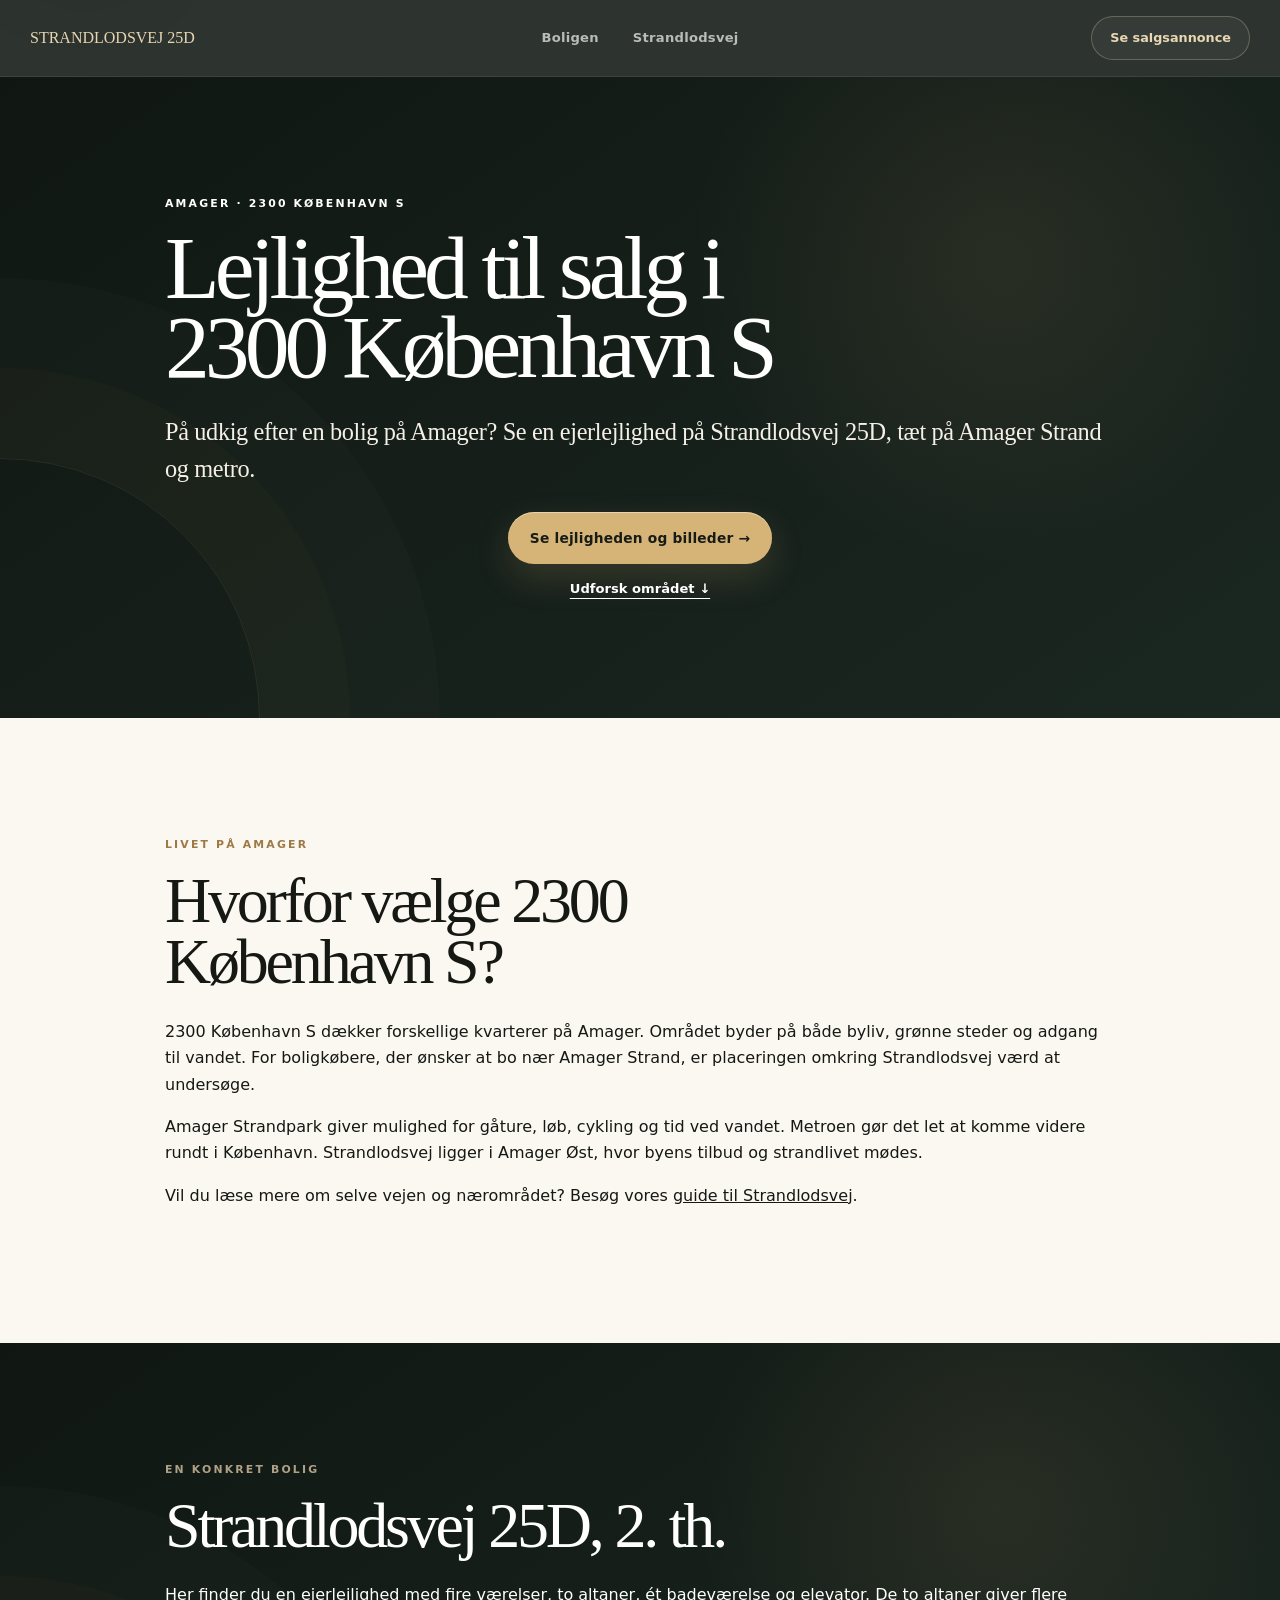
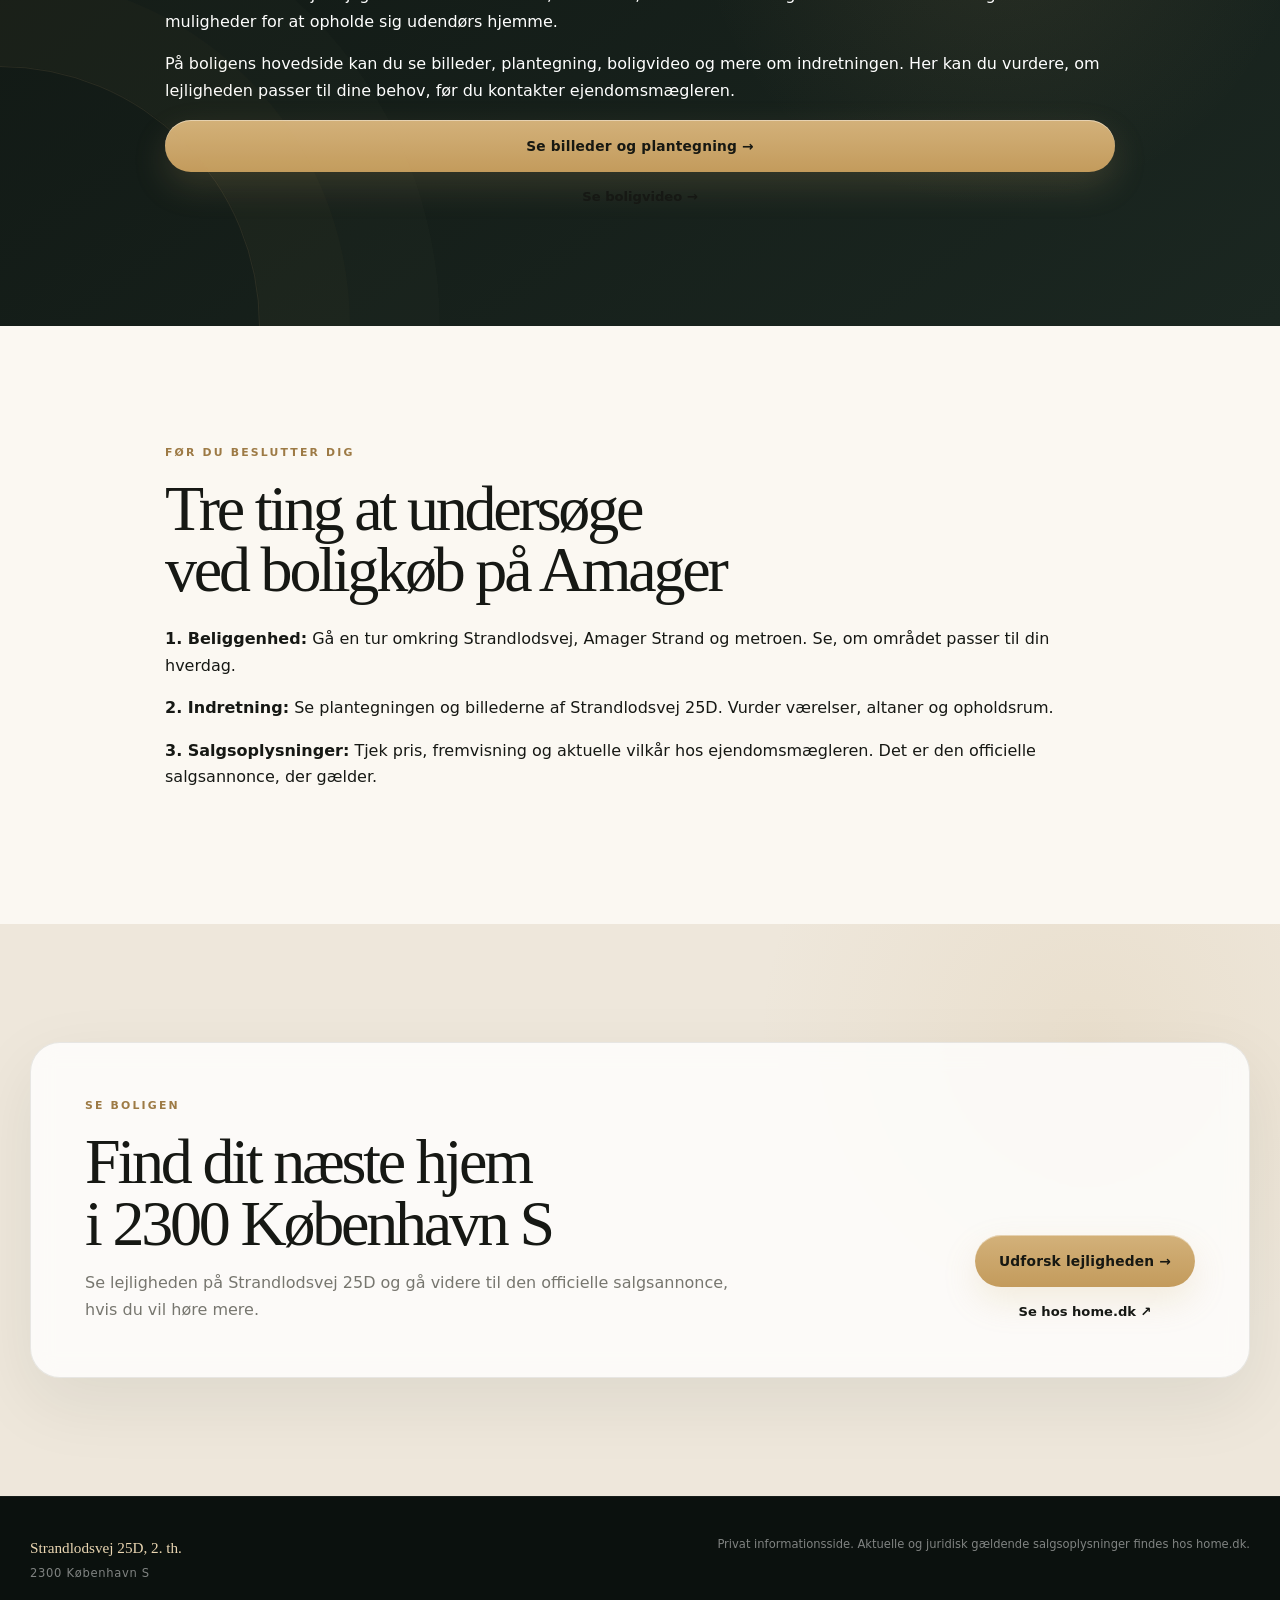
==== commit bf94cb90: "Prevent decorative hero overlay from blocking homepage button" ====
--- a/2300-koebenhavn-s/index.html
+++ b/2300-koebenhavn-s/index.html
@@ -9,7 +9,7 @@
 <link rel="stylesheet" href="/styles.css"><link rel="icon" href="/favicon-96x96.png" sizes="96x96" type="image/png">
 <meta property="og:type" content="website"><meta property="og:locale" content="da_DK"><meta property="og:title" content="Lejlighed til salg i 2300 København S | Amager Strand"><meta property="og:description" content="Se en ejerlejlighed på Strandlodsvej 25D med 4 værelser, 2 altaner og elevator."><meta property="og:url" content="https://strandlodsvej25d.dk/2300-koebenhavn-s/">
 <script type="application/ld+json">{"@context":"https://schema.org","@graph":[{"@type":"WebPage","@id":"https://strandlodsvej25d.dk/2300-koebenhavn-s/#webpage","url":"https://strandlodsvej25d.dk/2300-koebenhavn-s/","name":"Lejlighed til salg i 2300 København S | Amager Strand","inLanguage":"da-DK","isPartOf":{"@id":"https://strandlodsvej25d.dk/#website"},"about":{"@type":"Place","name":"2300 København S","address":{"@type":"PostalAddress","postalCode":"2300","addressLocality":"København S","addressCountry":"DK"}}},{"@type":"BreadcrumbList","itemListElement":[{"@type":"ListItem","position":1,"name":"Strandlodsvej 25D","item":"https://strandlodsvej25d.dk/"},{"@type":"ListItem","position":2,"name":"2300 København S","item":"https://strandlodsvej25d.dk/2300-koebenhavn-s/"}]}]}</script>
-<style>.amager-landing-hero .lead-paragraph,.amager-landing-hero .plain-link{color:#f5f0e7!important;opacity:1!important}.amager-landing-hero .plain-link{text-decoration:underline;text-underline-offset:5px}.amager-landing-hero .button{color:#171c17!important} .amager-landing-hero h1,.amager-landing-hero h2,.amager-landing-hero p,.amager-landing-hero a:not(.button){color:#fff!important;opacity:1!important} .amager-landing-hero .button.button-primary{color:#171c17!important;background:#d6b477!important} .amager-landing-hero .final-actions{align-items:center} </style>
+<style>.amager-landing-hero .lead-paragraph,.amager-landing-hero .plain-link{color:#f5f0e7!important;opacity:1!important}.amager-landing-hero .plain-link{text-decoration:underline;text-underline-offset:5px}.amager-landing-hero .button{color:#171c17!important} .amager-landing-hero h1,.amager-landing-hero h2,.amager-landing-hero p,.amager-landing-hero a:not(.button){color:#fff!important;opacity:1!important} .amager-landing-hero .button.button-primary{color:#171c17!important;background:#d6b477!important} .amager-landing-hero .final-actions{align-items:center}  .amager-landing-hero::before{pointer-events:none!important;z-index:0!important}.amager-landing-hero>.shell{position:relative;z-index:1}.amager-landing-hero a{position:relative;z-index:2;pointer-events:auto!important} </style>
 </head>
 <body>
 <a class="skip-link" href="#main">Gå til indhold</a>
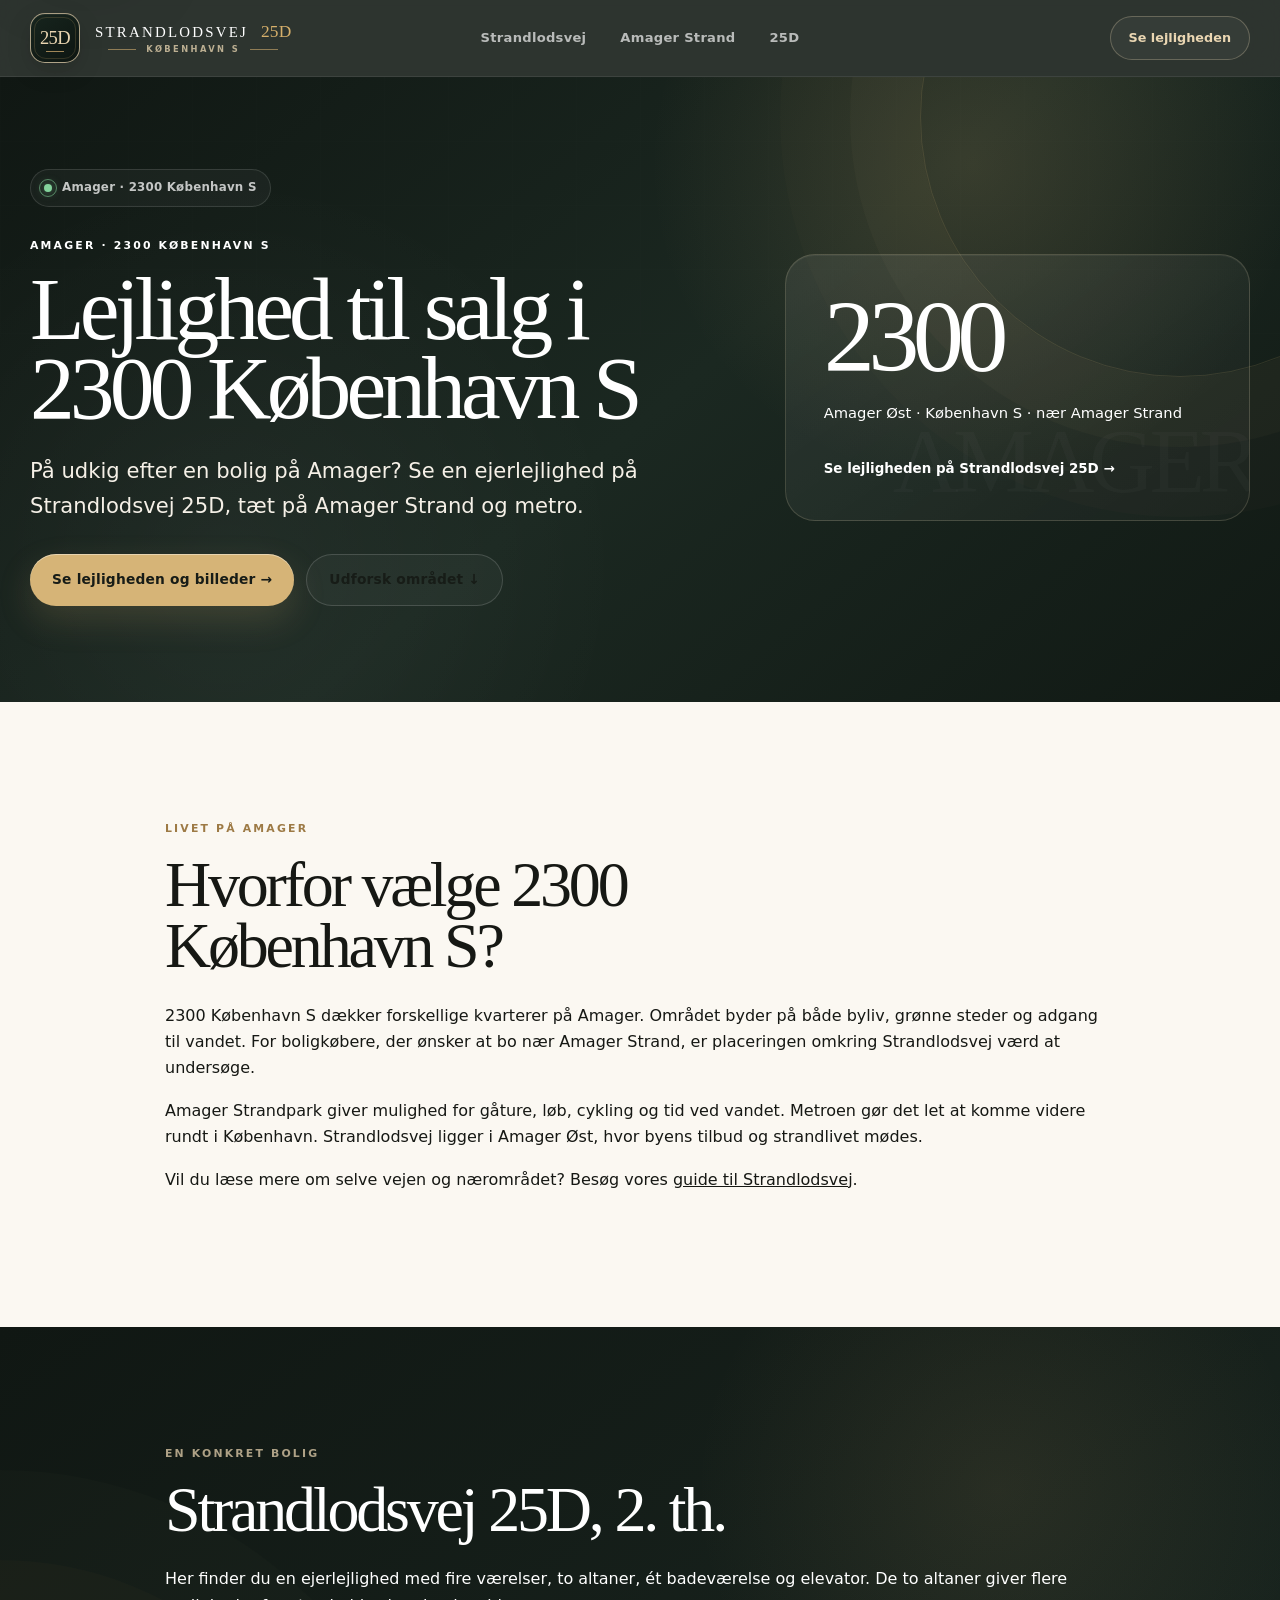
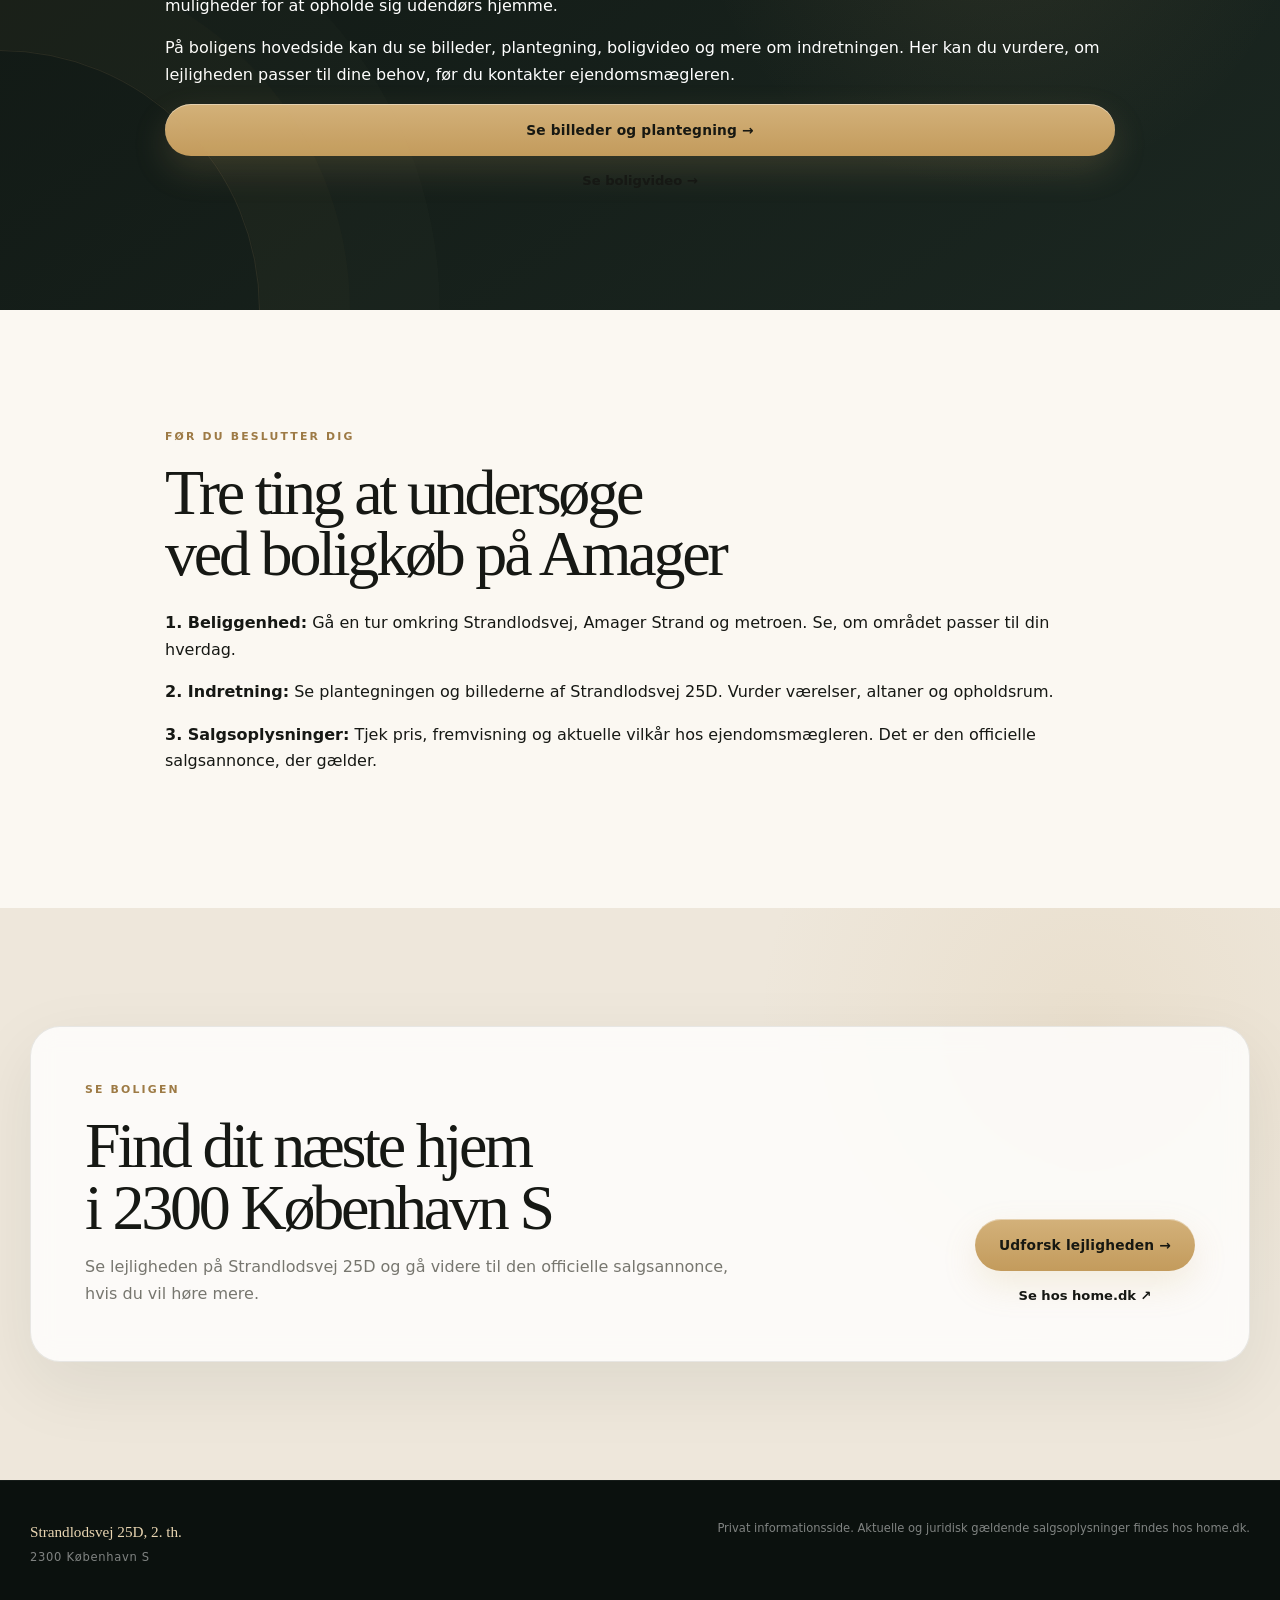
==== commit 9a3b9659: "Align Amager SEO page header and hero with existing site design" ====
--- a/2300-koebenhavn-s/index.html
+++ b/2300-koebenhavn-s/index.html
@@ -9,15 +9,38 @@
 <link rel="stylesheet" href="/styles.css"><link rel="icon" href="/favicon-96x96.png" sizes="96x96" type="image/png">
 <meta property="og:type" content="website"><meta property="og:locale" content="da_DK"><meta property="og:title" content="Lejlighed til salg i 2300 København S | Amager Strand"><meta property="og:description" content="Se en ejerlejlighed på Strandlodsvej 25D med 4 værelser, 2 altaner og elevator."><meta property="og:url" content="https://strandlodsvej25d.dk/2300-koebenhavn-s/">
 <script type="application/ld+json">{"@context":"https://schema.org","@graph":[{"@type":"WebPage","@id":"https://strandlodsvej25d.dk/2300-koebenhavn-s/#webpage","url":"https://strandlodsvej25d.dk/2300-koebenhavn-s/","name":"Lejlighed til salg i 2300 København S | Amager Strand","inLanguage":"da-DK","isPartOf":{"@id":"https://strandlodsvej25d.dk/#website"},"about":{"@type":"Place","name":"2300 København S","address":{"@type":"PostalAddress","postalCode":"2300","addressLocality":"København S","addressCountry":"DK"}}},{"@type":"BreadcrumbList","itemListElement":[{"@type":"ListItem","position":1,"name":"Strandlodsvej 25D","item":"https://strandlodsvej25d.dk/"},{"@type":"ListItem","position":2,"name":"2300 København S","item":"https://strandlodsvej25d.dk/2300-koebenhavn-s/"}]}]}</script>
-<style>.amager-landing-hero .lead-paragraph,.amager-landing-hero .plain-link{color:#f5f0e7!important;opacity:1!important}.amager-landing-hero .plain-link{text-decoration:underline;text-underline-offset:5px}.amager-landing-hero .button{color:#171c17!important} .amager-landing-hero h1,.amager-landing-hero h2,.amager-landing-hero p,.amager-landing-hero a:not(.button){color:#fff!important;opacity:1!important} .amager-landing-hero .button.button-primary{color:#171c17!important;background:#d6b477!important} .amager-landing-hero .final-actions{align-items:center}  .amager-landing-hero::before{pointer-events:none!important;z-index:0!important}.amager-landing-hero>.shell{position:relative;z-index:1}.amager-landing-hero a{position:relative;z-index:2;pointer-events:auto!important} </style>
+<style>.amager-landing-hero .lead-paragraph,.amager-landing-hero .plain-link{color:#f5f0e7!important;opacity:1!important}.amager-landing-hero .plain-link{text-decoration:underline;text-underline-offset:5px}.amager-landing-hero .button{color:#171c17!important} .amager-landing-hero h1,.amager-landing-hero h2,.amager-landing-hero p,.amager-landing-hero a:not(.button){color:#fff!important;opacity:1!important} .amager-landing-hero .button.button-primary{color:#171c17!important;background:#d6b477!important} .amager-landing-hero .final-actions{align-items:center}  .amager-landing-hero::before{pointer-events:none!important;z-index:0!important}.amager-landing-hero>.shell{position:relative;z-index:1}.amager-landing-hero a{position:relative;z-index:2;pointer-events:auto!important}  .amager-landing-hero .hero-lead{color:#f5f0e7!important}.amager-landing-hero .hero-actions a{pointer-events:auto;position:relative;z-index:3} </style>
 </head>
 <body>
 <a class="skip-link" href="#main">Gå til indhold</a>
-<header class="site-header"><div class="shell nav"><a class="brand" href="/" style="font-family:Georgia,serif;color:#ead6b2;text-decoration:none">STRANDLODSVEJ 25D</a><nav class="nav-links" aria-label="Navigation"><a href="/">Boligen</a><a href="/strandlodsvej/">Strandlodsvej</a></nav><a class="nav-cta" href="https://home.dk/salg/lejligheder/strandlodsvej-25d-2th-2300-koebenhavn-s/sag-1450004513/">Se salgsannonce</a></div></header>
+<header class="site-header">
+    <div class="shell nav">
+      <a class="brand brand-option-one" href="/" aria-label="Strandlodsvej 25D – forsiden">
+        <span class="brand-seal" aria-hidden="true">
+          <span class="brand-seal-text">25D</span>
+          <span class="brand-seal-rule"></span>
+        </span>
+        <span class="brand-lockup">
+          <span class="brand-title">STRANDLODSVEJ <em>25D</em></span>
+          <span class="brand-sub"><i></i>KØBENHAVN S<i></i></span>
+        </span>
+      </a>
+
+      <nav class="nav-links" aria-label="Hovednavigation">
+        <a href="#omraadet">Strandlodsvej</a>
+        <a href="/strandlodsvej/">Amager Strand</a>
+        <a href="#bolig-25d">25D</a>
+      </nav>
+
+      <a class="nav-cta" href="/">
+        Se lejligheden
+      </a>
+    </div>
+  </header>
 <main id="main">
-<section class="section section-dark amager-landing-hero"><div class="shell" style="max-width:950px"><p class="eyebrow">AMAGER · 2300 KØBENHAVN S</p><h1>Lejlighed til salg i 2300 København S</h1><p class="lead-paragraph" style="color:#f5f0e7;opacity:1">På udkig efter en bolig på Amager? Se en ejerlejlighed på Strandlodsvej 25D, tæt på Amager Strand og metro.</p><div class="final-actions"><a class="button button-primary" href="https://strandlodsvej25d.dk/">Se lejligheden og billeder →</a><a class="plain-link" style="color:#f5f0e7" href="#omraadet">Udforsk området ↓</a></div></div></section>
+<section class="hero amager-landing-hero" id="top"><div class="shell hero-grid"><div class="hero-copy"><div class="availability"><span class="pulse" aria-hidden="true"></span><span>Amager · 2300 København S</span></div><p class="eyebrow">AMAGER · 2300 KØBENHAVN S</p><h1>Lejlighed til salg i 2300 København S</h1><p class="hero-lead">På udkig efter en bolig på Amager? Se en ejerlejlighed på Strandlodsvej 25D, tæt på Amager Strand og metro.</p><div class="hero-actions"><a class="button button-primary" href="/">Se lejligheden og billeder →</a><a class="button button-ghost" href="#omraadet">Udforsk området ↓</a></div></div><div class="location-card"><div class="location-number">2300</div><p>Amager Øst · København S · nær Amager Strand</p><a href="/">Se lejligheden på Strandlodsvej 25D →</a></div></div></section>
 <section class="section" id="omraadet"><div class="shell" style="max-width:950px"><p class="eyebrow dark">LIVET PÅ AMAGER</p><h2>Hvorfor vælge 2300 København S?</h2><p>2300 København S dækker forskellige kvarterer på Amager. Området byder på både byliv, grønne steder og adgang til vandet. For boligkøbere, der ønsker at bo nær Amager Strand, er placeringen omkring Strandlodsvej værd at undersøge.</p><p>Amager Strandpark giver mulighed for gåture, løb, cykling og tid ved vandet. Metroen gør det let at komme videre rundt i København. Strandlodsvej ligger i Amager Øst, hvor byens tilbud og strandlivet mødes.</p><p>Vil du læse mere om selve vejen og nærområdet? Besøg vores <a href="/strandlodsvej/">guide til Strandlodsvej</a>.</p></div></section>
-<section class="section section-dark"><div class="shell" style="max-width:950px"><p class="eyebrow">EN KONKRET BOLIG</p><h2>Strandlodsvej 25D, 2. th.</h2><p>Her finder du en ejerlejlighed med fire værelser, to altaner, ét badeværelse og elevator. De to altaner giver flere muligheder for at opholde sig udendørs hjemme.</p><p>På boligens hovedside kan du se billeder, plantegning, boligvideo og mere om indretningen. Her kan du vurdere, om lejligheden passer til dine behov, før du kontakter ejendomsmægleren.</p><div class="final-actions"><a class="button button-primary" href="/">Se billeder og plantegning →</a><a class="plain-link" href="/video/">Se boligvideo →</a></div></div></section>
+<section class="section section-dark" id="bolig-25d"><div class="shell" style="max-width:950px"><p class="eyebrow">EN KONKRET BOLIG</p><h2>Strandlodsvej 25D, 2. th.</h2><p>Her finder du en ejerlejlighed med fire værelser, to altaner, ét badeværelse og elevator. De to altaner giver flere muligheder for at opholde sig udendørs hjemme.</p><p>På boligens hovedside kan du se billeder, plantegning, boligvideo og mere om indretningen. Her kan du vurdere, om lejligheden passer til dine behov, før du kontakter ejendomsmægleren.</p><div class="final-actions"><a class="button button-primary" href="/">Se billeder og plantegning →</a><a class="plain-link" href="/video/">Se boligvideo →</a></div></div></section>
 <section class="section"><div class="shell" style="max-width:950px"><p class="eyebrow dark">FØR DU BESLUTTER DIG</p><h2>Tre ting at undersøge ved boligkøb på Amager</h2><p><strong>1. Beliggenhed:</strong> Gå en tur omkring Strandlodsvej, Amager Strand og metroen. Se, om området passer til din hverdag.</p><p><strong>2. Indretning:</strong> Se plantegningen og billederne af Strandlodsvej 25D. Vurder værelser, altaner og opholdsrum.</p><p><strong>3. Salgsoplysninger:</strong> Tjek pris, fremvisning og aktuelle vilkår hos ejendomsmægleren. Det er den officielle salgsannonce, der gælder.</p></div></section>
 <section class="section final-cta"><div class="shell final-card"><div><p class="eyebrow dark">SE BOLIGEN</p><h2>Find dit næste hjem i 2300 København S</h2><p>Se lejligheden på Strandlodsvej 25D og gå videre til den officielle salgsannonce, hvis du vil høre mere.</p></div><div class="final-actions"><a class="button button-primary" href="/">Udforsk lejligheden →</a><a class="plain-link" href="https://home.dk/salg/lejligheder/strandlodsvej-25d-2th-2300-koebenhavn-s/sag-1450004513/">Se hos home.dk ↗</a></div></div></section>
 </main><footer class="footer"><div class="shell footer-inner"><div><strong>Strandlodsvej 25D, 2. th.</strong><span>2300 København S</span></div><p>Privat informationsside. Aktuelle og juridisk gældende salgsoplysninger findes hos home.dk.</p></div></footer>
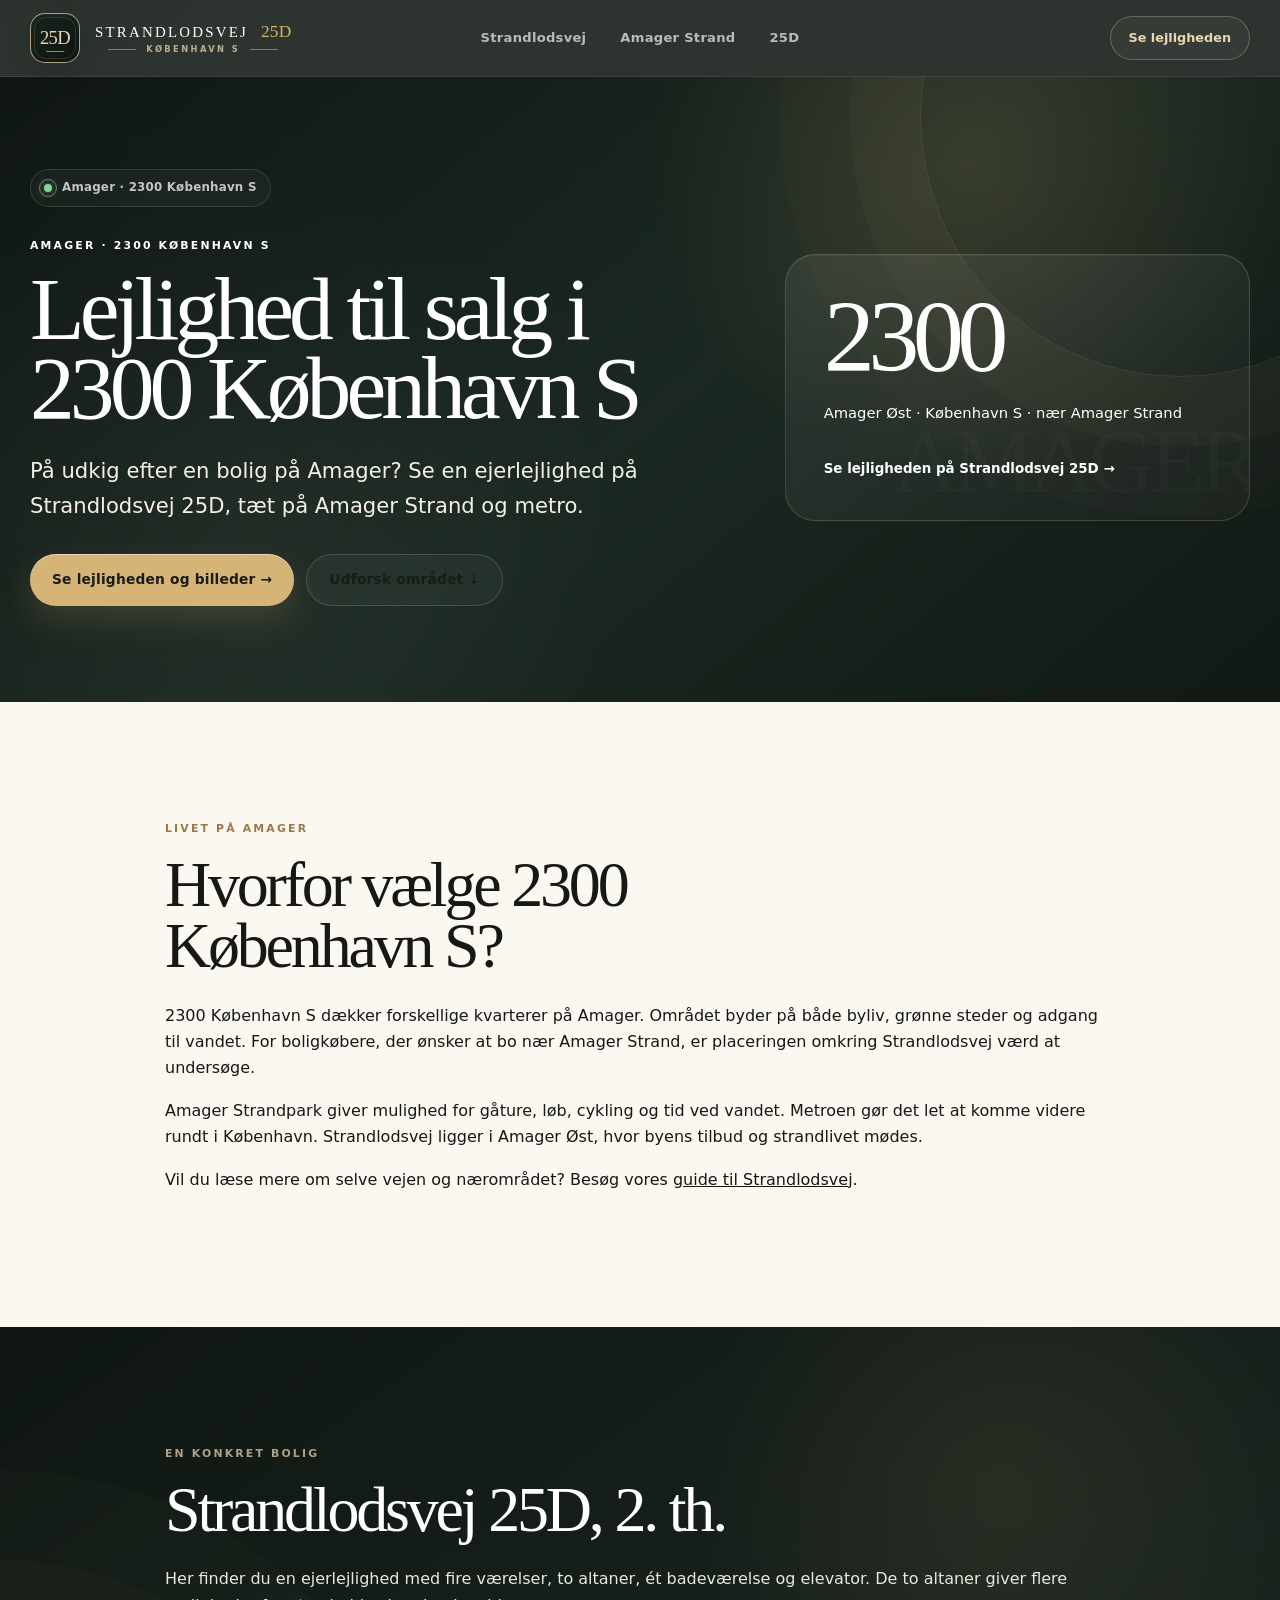
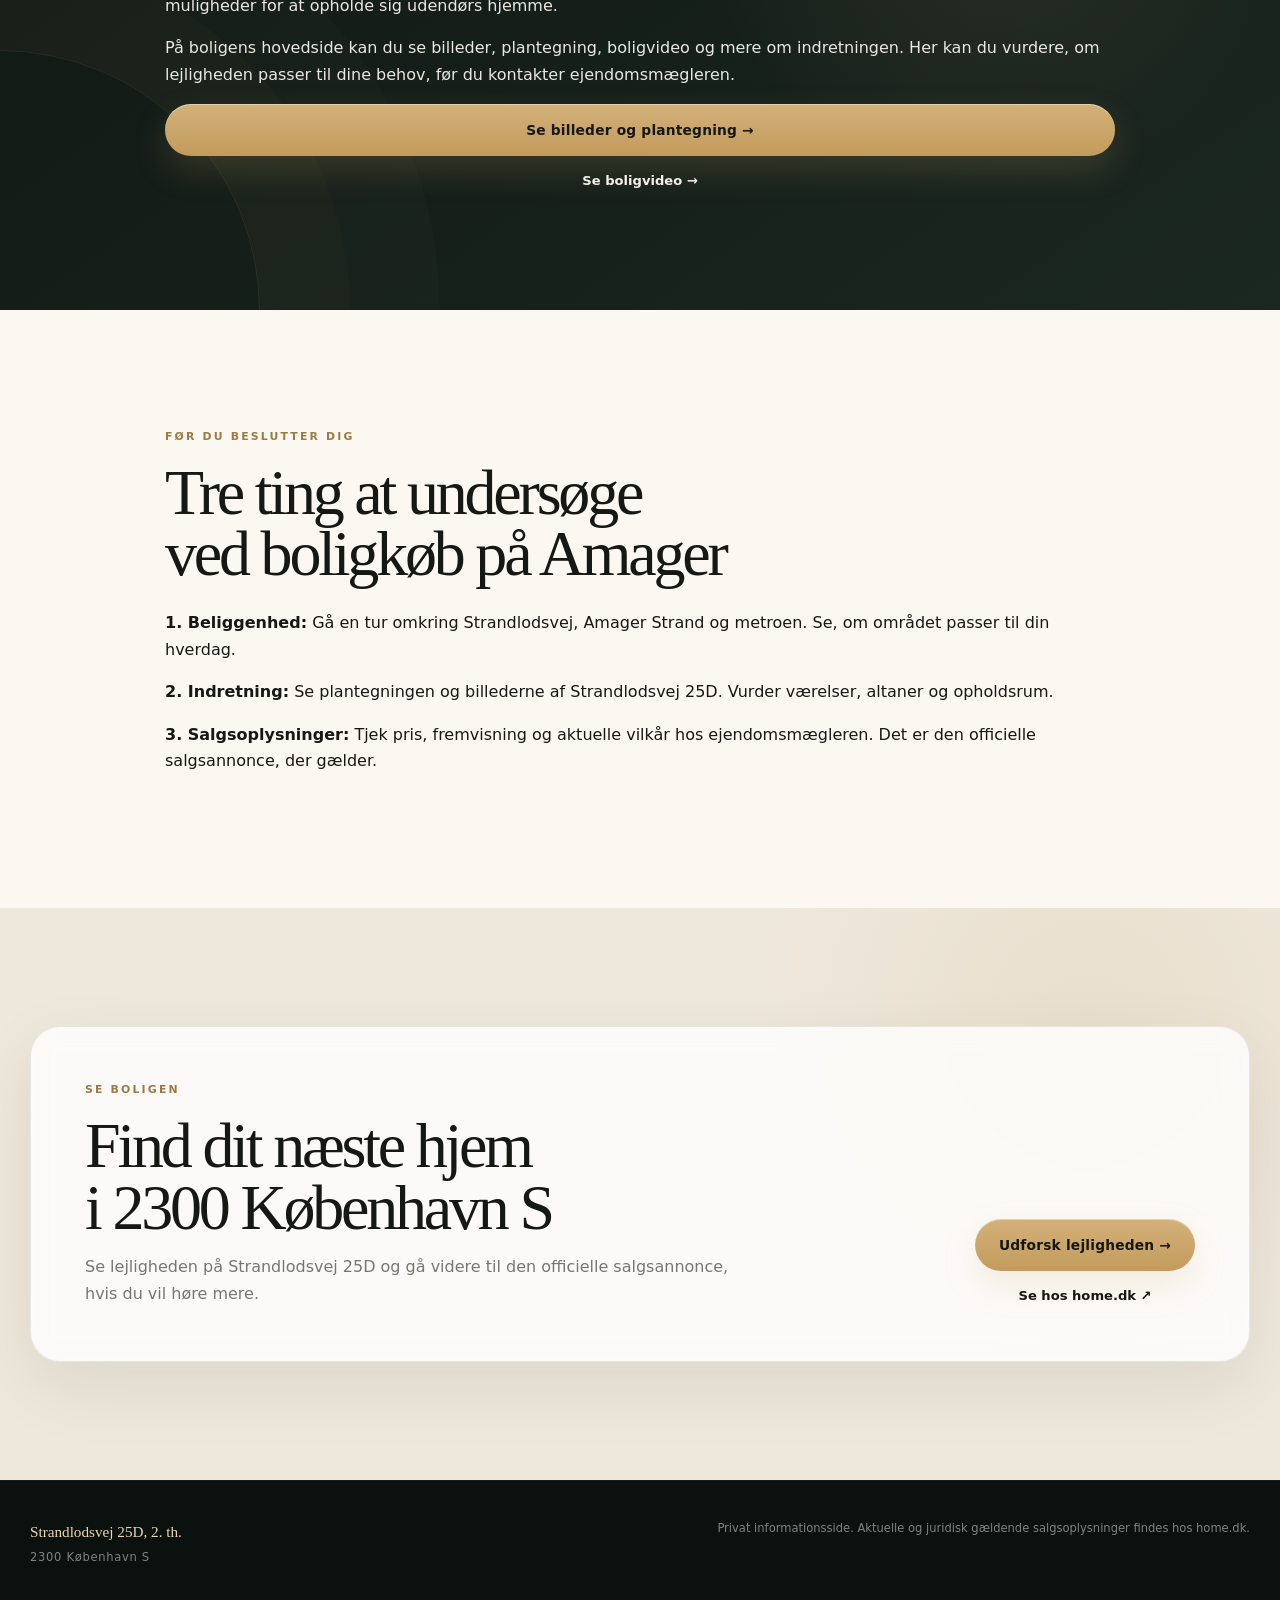
==== commit ce900543: "Fix blocked links across Amager page and improve dark-section contrast" ====
--- a/2300-koebenhavn-s/index.html
+++ b/2300-koebenhavn-s/index.html
@@ -9,7 +9,7 @@
 <link rel="stylesheet" href="/styles.css"><link rel="icon" href="/favicon-96x96.png" sizes="96x96" type="image/png">
 <meta property="og:type" content="website"><meta property="og:locale" content="da_DK"><meta property="og:title" content="Lejlighed til salg i 2300 København S | Amager Strand"><meta property="og:description" content="Se en ejerlejlighed på Strandlodsvej 25D med 4 værelser, 2 altaner og elevator."><meta property="og:url" content="https://strandlodsvej25d.dk/2300-koebenhavn-s/">
 <script type="application/ld+json">{"@context":"https://schema.org","@graph":[{"@type":"WebPage","@id":"https://strandlodsvej25d.dk/2300-koebenhavn-s/#webpage","url":"https://strandlodsvej25d.dk/2300-koebenhavn-s/","name":"Lejlighed til salg i 2300 København S | Amager Strand","inLanguage":"da-DK","isPartOf":{"@id":"https://strandlodsvej25d.dk/#website"},"about":{"@type":"Place","name":"2300 København S","address":{"@type":"PostalAddress","postalCode":"2300","addressLocality":"København S","addressCountry":"DK"}}},{"@type":"BreadcrumbList","itemListElement":[{"@type":"ListItem","position":1,"name":"Strandlodsvej 25D","item":"https://strandlodsvej25d.dk/"},{"@type":"ListItem","position":2,"name":"2300 København S","item":"https://strandlodsvej25d.dk/2300-koebenhavn-s/"}]}]}</script>
-<style>.amager-landing-hero .lead-paragraph,.amager-landing-hero .plain-link{color:#f5f0e7!important;opacity:1!important}.amager-landing-hero .plain-link{text-decoration:underline;text-underline-offset:5px}.amager-landing-hero .button{color:#171c17!important} .amager-landing-hero h1,.amager-landing-hero h2,.amager-landing-hero p,.amager-landing-hero a:not(.button){color:#fff!important;opacity:1!important} .amager-landing-hero .button.button-primary{color:#171c17!important;background:#d6b477!important} .amager-landing-hero .final-actions{align-items:center}  .amager-landing-hero::before{pointer-events:none!important;z-index:0!important}.amager-landing-hero>.shell{position:relative;z-index:1}.amager-landing-hero a{position:relative;z-index:2;pointer-events:auto!important}  .amager-landing-hero .hero-lead{color:#f5f0e7!important}.amager-landing-hero .hero-actions a{pointer-events:auto;position:relative;z-index:3} </style>
+<style>.amager-landing-hero .lead-paragraph,.amager-landing-hero .plain-link{color:#f5f0e7!important;opacity:1!important}.amager-landing-hero .plain-link{text-decoration:underline;text-underline-offset:5px}.amager-landing-hero .button{color:#171c17!important} .amager-landing-hero h1,.amager-landing-hero h2,.amager-landing-hero p,.amager-landing-hero a:not(.button){color:#fff!important;opacity:1!important} .amager-landing-hero .button.button-primary{color:#171c17!important;background:#d6b477!important} .amager-landing-hero .final-actions{align-items:center}  .amager-landing-hero::before{pointer-events:none!important;z-index:0!important}.amager-landing-hero>.shell{position:relative;z-index:1}.amager-landing-hero a{position:relative;z-index:2;pointer-events:auto!important}  .amager-landing-hero .hero-lead{color:#f5f0e7!important}.amager-landing-hero .hero-actions a{pointer-events:auto;position:relative;z-index:3}  .section-dark::before{pointer-events:none!important} .section-dark>.shell{position:relative;z-index:1} main a,header a,footer a{pointer-events:auto;cursor:pointer} .section-dark .plain-link{color:#f5f0e7!important} .section-dark p:not(.eyebrow){color:#e9e8e1!important} </style>
 </head>
 <body>
 <a class="skip-link" href="#main">Gå til indhold</a>
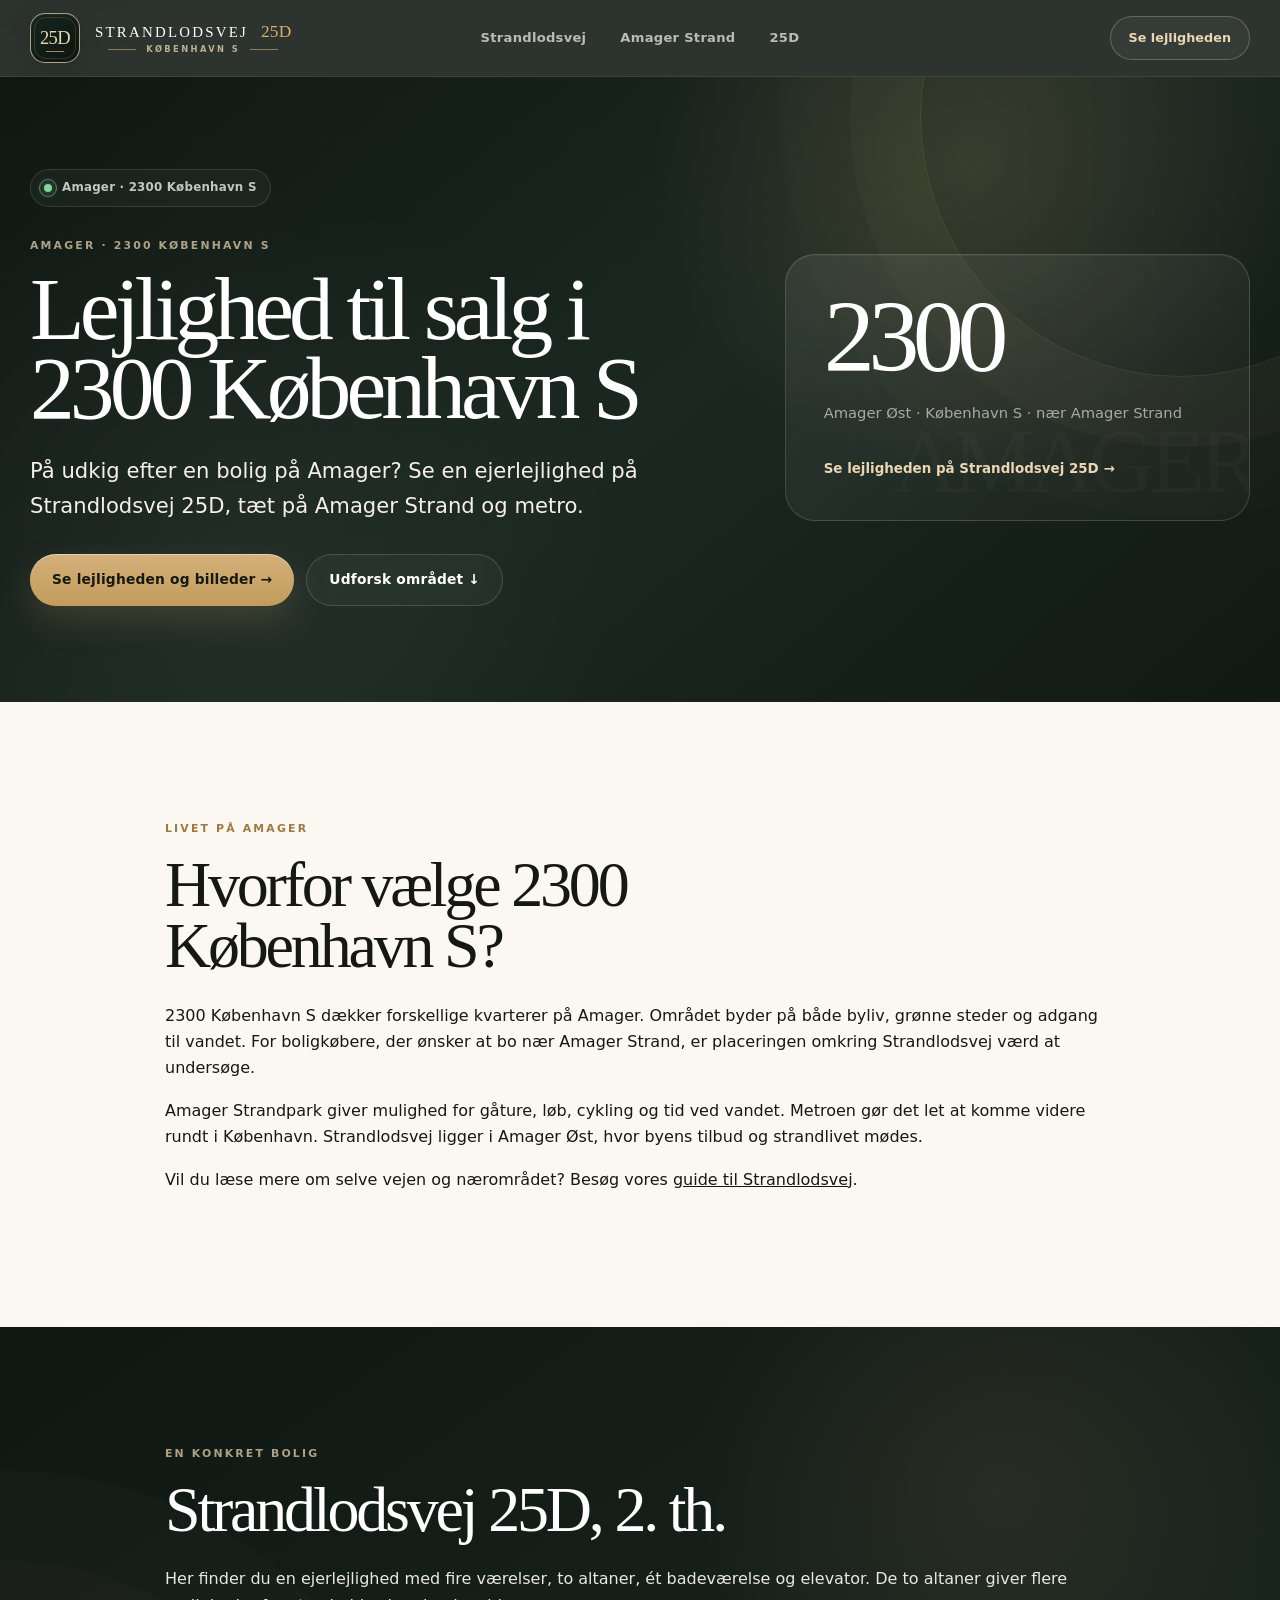
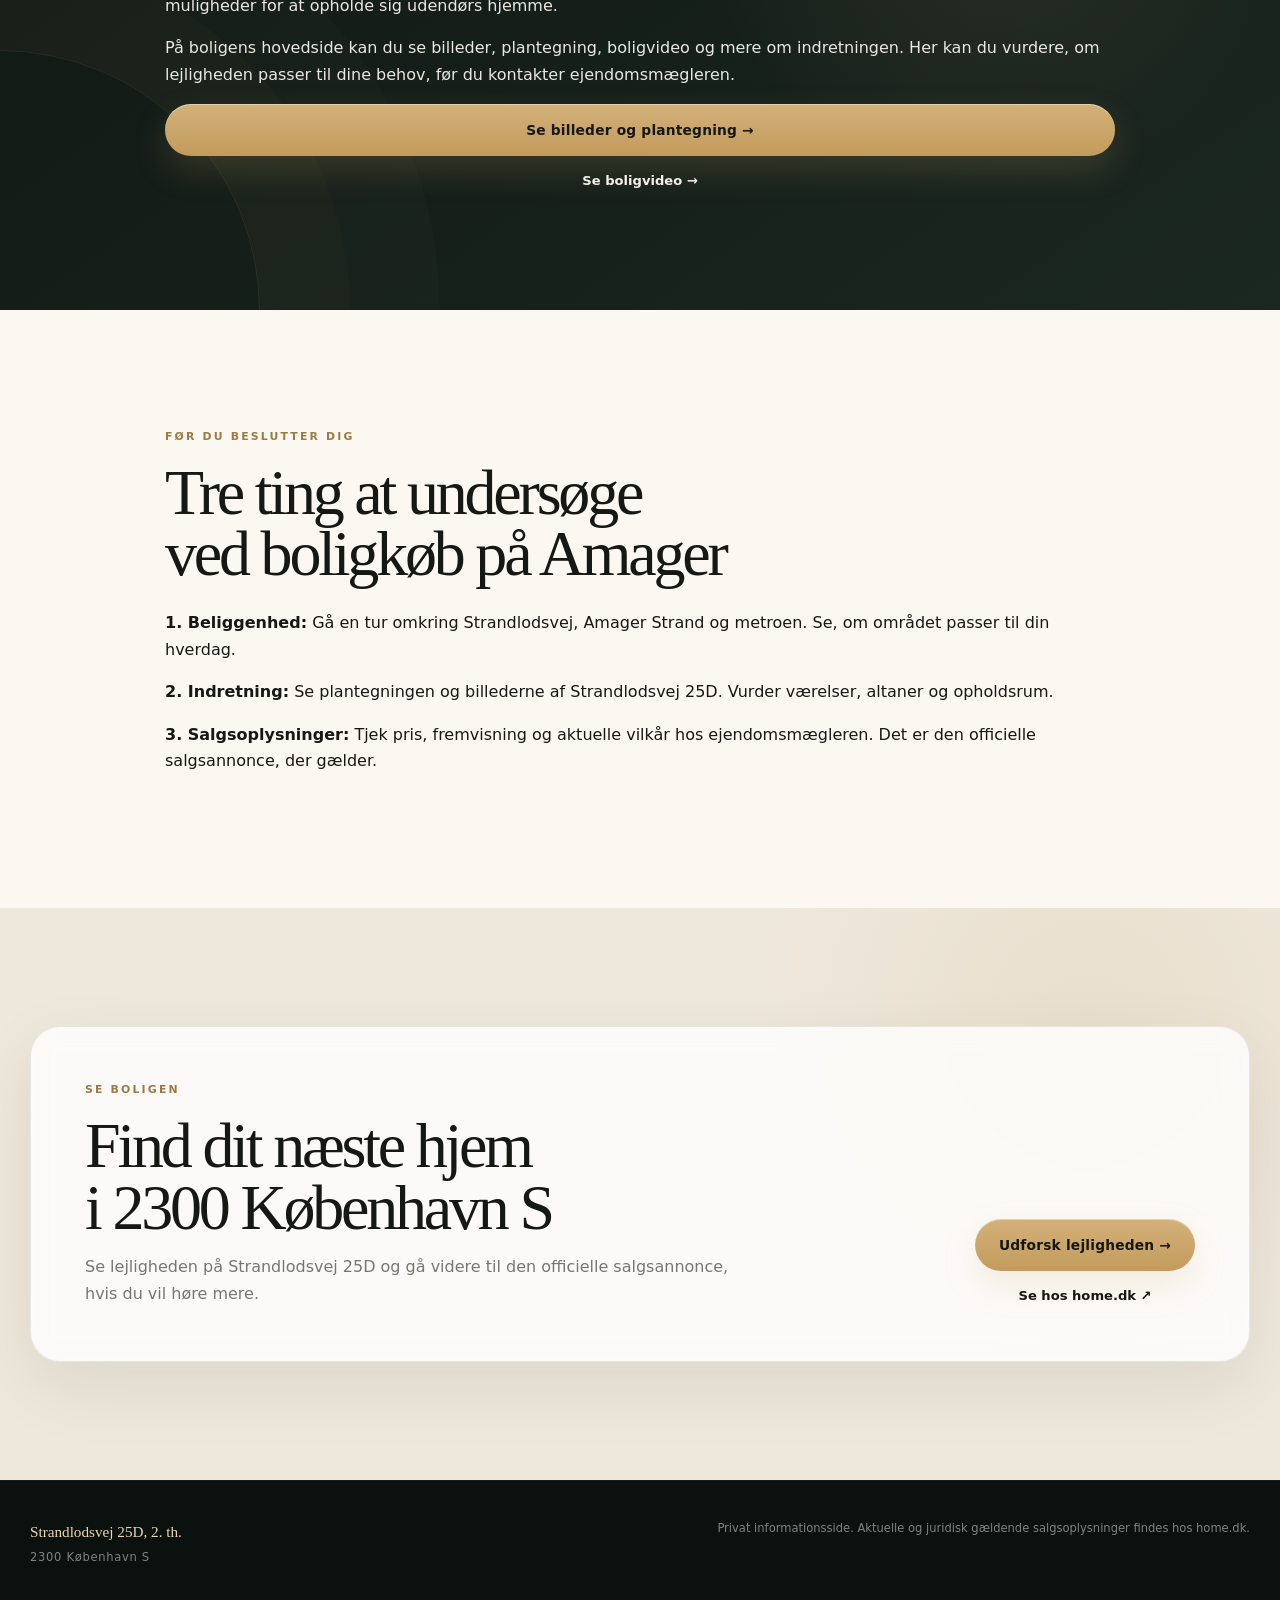
==== commit eeb9f2ca: "Simplify Amager page click layers and use explicit absolute navigation URLs" ====
--- a/2300-koebenhavn-s/index.html
+++ b/2300-koebenhavn-s/index.html
@@ -9,13 +9,22 @@
 <link rel="stylesheet" href="/styles.css"><link rel="icon" href="/favicon-96x96.png" sizes="96x96" type="image/png">
 <meta property="og:type" content="website"><meta property="og:locale" content="da_DK"><meta property="og:title" content="Lejlighed til salg i 2300 København S | Amager Strand"><meta property="og:description" content="Se en ejerlejlighed på Strandlodsvej 25D med 4 værelser, 2 altaner og elevator."><meta property="og:url" content="https://strandlodsvej25d.dk/2300-koebenhavn-s/">
 <script type="application/ld+json">{"@context":"https://schema.org","@graph":[{"@type":"WebPage","@id":"https://strandlodsvej25d.dk/2300-koebenhavn-s/#webpage","url":"https://strandlodsvej25d.dk/2300-koebenhavn-s/","name":"Lejlighed til salg i 2300 København S | Amager Strand","inLanguage":"da-DK","isPartOf":{"@id":"https://strandlodsvej25d.dk/#website"},"about":{"@type":"Place","name":"2300 København S","address":{"@type":"PostalAddress","postalCode":"2300","addressLocality":"København S","addressCountry":"DK"}}},{"@type":"BreadcrumbList","itemListElement":[{"@type":"ListItem","position":1,"name":"Strandlodsvej 25D","item":"https://strandlodsvej25d.dk/"},{"@type":"ListItem","position":2,"name":"2300 København S","item":"https://strandlodsvej25d.dk/2300-koebenhavn-s/"}]}]}</script>
-<style>.amager-landing-hero .lead-paragraph,.amager-landing-hero .plain-link{color:#f5f0e7!important;opacity:1!important}.amager-landing-hero .plain-link{text-decoration:underline;text-underline-offset:5px}.amager-landing-hero .button{color:#171c17!important} .amager-landing-hero h1,.amager-landing-hero h2,.amager-landing-hero p,.amager-landing-hero a:not(.button){color:#fff!important;opacity:1!important} .amager-landing-hero .button.button-primary{color:#171c17!important;background:#d6b477!important} .amager-landing-hero .final-actions{align-items:center}  .amager-landing-hero::before{pointer-events:none!important;z-index:0!important}.amager-landing-hero>.shell{position:relative;z-index:1}.amager-landing-hero a{position:relative;z-index:2;pointer-events:auto!important}  .amager-landing-hero .hero-lead{color:#f5f0e7!important}.amager-landing-hero .hero-actions a{pointer-events:auto;position:relative;z-index:3}  .section-dark::before{pointer-events:none!important} .section-dark>.shell{position:relative;z-index:1} main a,header a,footer a{pointer-events:auto;cursor:pointer} .section-dark .plain-link{color:#f5f0e7!important} .section-dark p:not(.eyebrow){color:#e9e8e1!important} </style>
+<style>
+/* Match the existing site's visual system without intercepting taps. */
+.amager-landing-hero .hero-lead{color:#f5f0e7!important}
+.amager-landing-hero .button-primary{color:#171812!important}
+.section-dark::before,.hero::before,.hero::after,.location-card::after{pointer-events:none!important}
+.section-dark>.shell,.hero>.shell{position:relative;z-index:1}
+.section-dark p:not(.eyebrow){color:#e9e8e1!important}
+.section-dark .plain-link{color:#f5f0e7!important}
+.amager-landing-hero a,.section-dark a,.final-cta a,header a,footer a{position:relative;z-index:10;pointer-events:auto!important;touch-action:manipulation}
+</style>
 </head>
 <body>
 <a class="skip-link" href="#main">Gå til indhold</a>
 <header class="site-header">
     <div class="shell nav">
-      <a class="brand brand-option-one" href="/" aria-label="Strandlodsvej 25D – forsiden">
+      <a class="brand brand-option-one" href="https://strandlodsvej25d.dk/" aria-label="Strandlodsvej 25D – forsiden">
         <span class="brand-seal" aria-hidden="true">
           <span class="brand-seal-text">25D</span>
           <span class="brand-seal-rule"></span>
@@ -28,20 +37,20 @@
 
       <nav class="nav-links" aria-label="Hovednavigation">
         <a href="#omraadet">Strandlodsvej</a>
-        <a href="/strandlodsvej/">Amager Strand</a>
+        <a href="https://strandlodsvej25d.dk/strandlodsvej/">Amager Strand</a>
         <a href="#bolig-25d">25D</a>
       </nav>
 
-      <a class="nav-cta" href="/">
+      <a class="nav-cta" href="https://strandlodsvej25d.dk/">
         Se lejligheden
       </a>
     </div>
   </header>
 <main id="main">
-<section class="hero amager-landing-hero" id="top"><div class="shell hero-grid"><div class="hero-copy"><div class="availability"><span class="pulse" aria-hidden="true"></span><span>Amager · 2300 København S</span></div><p class="eyebrow">AMAGER · 2300 KØBENHAVN S</p><h1>Lejlighed til salg i 2300 København S</h1><p class="hero-lead">På udkig efter en bolig på Amager? Se en ejerlejlighed på Strandlodsvej 25D, tæt på Amager Strand og metro.</p><div class="hero-actions"><a class="button button-primary" href="/">Se lejligheden og billeder →</a><a class="button button-ghost" href="#omraadet">Udforsk området ↓</a></div></div><div class="location-card"><div class="location-number">2300</div><p>Amager Øst · København S · nær Amager Strand</p><a href="/">Se lejligheden på Strandlodsvej 25D →</a></div></div></section>
-<section class="section" id="omraadet"><div class="shell" style="max-width:950px"><p class="eyebrow dark">LIVET PÅ AMAGER</p><h2>Hvorfor vælge 2300 København S?</h2><p>2300 København S dækker forskellige kvarterer på Amager. Området byder på både byliv, grønne steder og adgang til vandet. For boligkøbere, der ønsker at bo nær Amager Strand, er placeringen omkring Strandlodsvej værd at undersøge.</p><p>Amager Strandpark giver mulighed for gåture, løb, cykling og tid ved vandet. Metroen gør det let at komme videre rundt i København. Strandlodsvej ligger i Amager Øst, hvor byens tilbud og strandlivet mødes.</p><p>Vil du læse mere om selve vejen og nærområdet? Besøg vores <a href="/strandlodsvej/">guide til Strandlodsvej</a>.</p></div></section>
-<section class="section section-dark" id="bolig-25d"><div class="shell" style="max-width:950px"><p class="eyebrow">EN KONKRET BOLIG</p><h2>Strandlodsvej 25D, 2. th.</h2><p>Her finder du en ejerlejlighed med fire værelser, to altaner, ét badeværelse og elevator. De to altaner giver flere muligheder for at opholde sig udendørs hjemme.</p><p>På boligens hovedside kan du se billeder, plantegning, boligvideo og mere om indretningen. Her kan du vurdere, om lejligheden passer til dine behov, før du kontakter ejendomsmægleren.</p><div class="final-actions"><a class="button button-primary" href="/">Se billeder og plantegning →</a><a class="plain-link" href="/video/">Se boligvideo →</a></div></div></section>
+<section class="hero amager-landing-hero" id="top"><div class="shell hero-grid"><div class="hero-copy"><div class="availability"><span class="pulse" aria-hidden="true"></span><span>Amager · 2300 København S</span></div><p class="eyebrow">AMAGER · 2300 KØBENHAVN S</p><h1>Lejlighed til salg i 2300 København S</h1><p class="hero-lead">På udkig efter en bolig på Amager? Se en ejerlejlighed på Strandlodsvej 25D, tæt på Amager Strand og metro.</p><div class="hero-actions"><a class="button button-primary" href="https://strandlodsvej25d.dk/">Se lejligheden og billeder →</a><a class="button button-ghost" href="#omraadet">Udforsk området ↓</a></div></div><div class="location-card"><div class="location-number">2300</div><p>Amager Øst · København S · nær Amager Strand</p><a href="https://strandlodsvej25d.dk/">Se lejligheden på Strandlodsvej 25D →</a></div></div></section>
+<section class="section" id="omraadet"><div class="shell" style="max-width:950px"><p class="eyebrow dark">LIVET PÅ AMAGER</p><h2>Hvorfor vælge 2300 København S?</h2><p>2300 København S dækker forskellige kvarterer på Amager. Området byder på både byliv, grønne steder og adgang til vandet. For boligkøbere, der ønsker at bo nær Amager Strand, er placeringen omkring Strandlodsvej værd at undersøge.</p><p>Amager Strandpark giver mulighed for gåture, løb, cykling og tid ved vandet. Metroen gør det let at komme videre rundt i København. Strandlodsvej ligger i Amager Øst, hvor byens tilbud og strandlivet mødes.</p><p>Vil du læse mere om selve vejen og nærområdet? Besøg vores <a href="https://strandlodsvej25d.dk/strandlodsvej/">guide til Strandlodsvej</a>.</p></div></section>
+<section class="section section-dark" id="bolig-25d"><div class="shell" style="max-width:950px"><p class="eyebrow">EN KONKRET BOLIG</p><h2>Strandlodsvej 25D, 2. th.</h2><p>Her finder du en ejerlejlighed med fire værelser, to altaner, ét badeværelse og elevator. De to altaner giver flere muligheder for at opholde sig udendørs hjemme.</p><p>På boligens hovedside kan du se billeder, plantegning, boligvideo og mere om indretningen. Her kan du vurdere, om lejligheden passer til dine behov, før du kontakter ejendomsmægleren.</p><div class="final-actions"><a class="button button-primary" href="https://strandlodsvej25d.dk/">Se billeder og plantegning →</a><a class="plain-link" href="https://strandlodsvej25d.dk/video/">Se boligvideo →</a></div></div></section>
 <section class="section"><div class="shell" style="max-width:950px"><p class="eyebrow dark">FØR DU BESLUTTER DIG</p><h2>Tre ting at undersøge ved boligkøb på Amager</h2><p><strong>1. Beliggenhed:</strong> Gå en tur omkring Strandlodsvej, Amager Strand og metroen. Se, om området passer til din hverdag.</p><p><strong>2. Indretning:</strong> Se plantegningen og billederne af Strandlodsvej 25D. Vurder værelser, altaner og opholdsrum.</p><p><strong>3. Salgsoplysninger:</strong> Tjek pris, fremvisning og aktuelle vilkår hos ejendomsmægleren. Det er den officielle salgsannonce, der gælder.</p></div></section>
-<section class="section final-cta"><div class="shell final-card"><div><p class="eyebrow dark">SE BOLIGEN</p><h2>Find dit næste hjem i 2300 København S</h2><p>Se lejligheden på Strandlodsvej 25D og gå videre til den officielle salgsannonce, hvis du vil høre mere.</p></div><div class="final-actions"><a class="button button-primary" href="/">Udforsk lejligheden →</a><a class="plain-link" href="https://home.dk/salg/lejligheder/strandlodsvej-25d-2th-2300-koebenhavn-s/sag-1450004513/">Se hos home.dk ↗</a></div></div></section>
+<section class="section final-cta"><div class="shell final-card"><div><p class="eyebrow dark">SE BOLIGEN</p><h2>Find dit næste hjem i 2300 København S</h2><p>Se lejligheden på Strandlodsvej 25D og gå videre til den officielle salgsannonce, hvis du vil høre mere.</p></div><div class="final-actions"><a class="button button-primary" href="https://strandlodsvej25d.dk/">Udforsk lejligheden →</a><a class="plain-link" href="https://home.dk/salg/lejligheder/strandlodsvej-25d-2th-2300-koebenhavn-s/sag-1450004513/">Se hos home.dk ↗</a></div></div></section>
 </main><footer class="footer"><div class="shell footer-inner"><div><strong>Strandlodsvej 25D, 2. th.</strong><span>2300 København S</span></div><p>Privat informationsside. Aktuelle og juridisk gældende salgsoplysninger findes hos home.dk.</p></div></footer>
 </body></html>
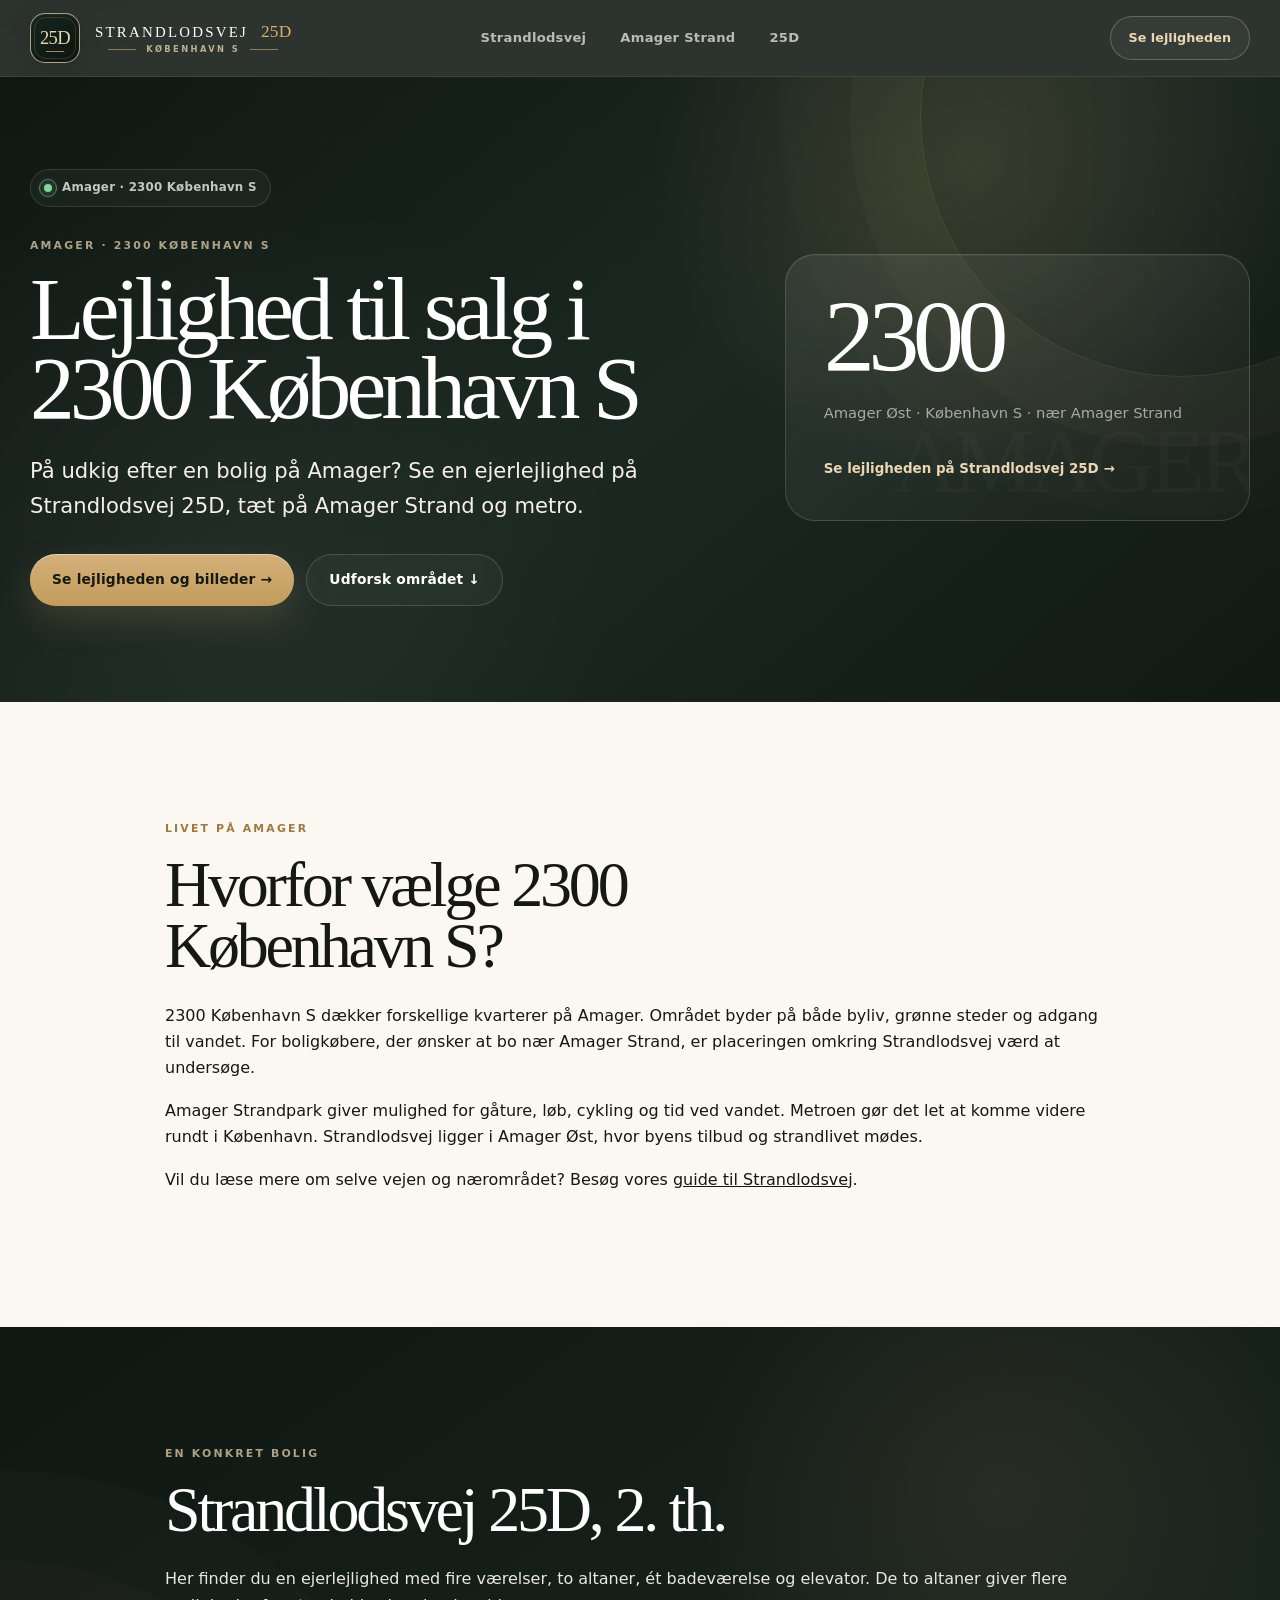
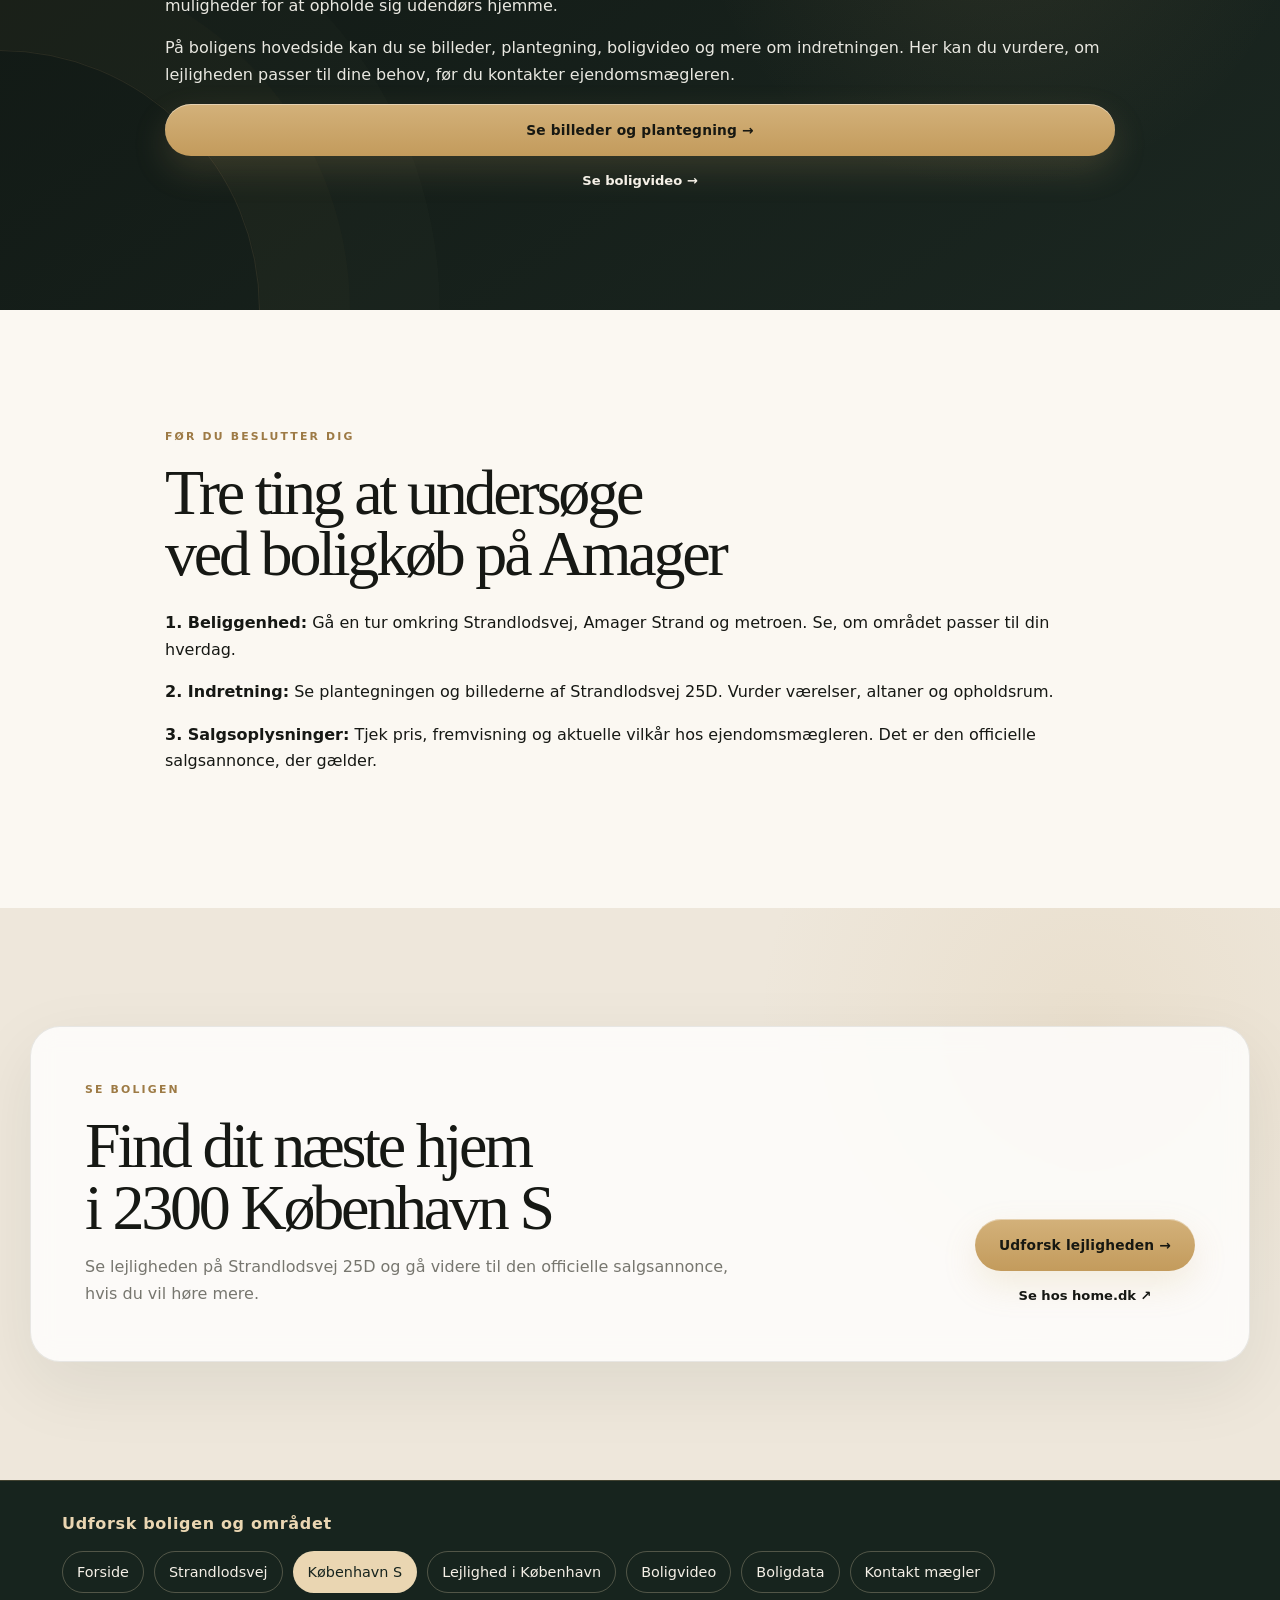
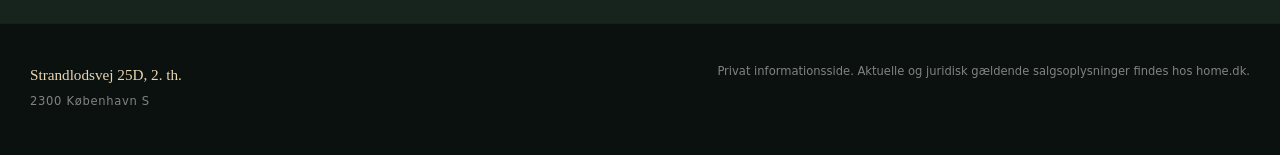
==== commit 6b7976ee: "Connect all property pages through consistent responsive internal navigation" ====
--- a/2300-koebenhavn-s/index.html
+++ b/2300-koebenhavn-s/index.html
@@ -19,7 +19,7 @@
 .section-dark .plain-link{color:#f5f0e7!important}
 .amager-landing-hero a,.section-dark a,.final-cta a,header a,footer a{position:relative;z-index:10;pointer-events:auto!important;touch-action:manipulation}
 </style>
-</head>
+<style id="site-wide-links-style">.site-wide-links{padding:30px 0;background:#17241e;color:#f5f0e7;border-top:1px solid rgba(200,165,107,.24)}.site-wide-links .shell{max-width:1200px;margin:0 auto;padding-left:22px;padding-right:22px}.site-wide-links-title{font-weight:700;letter-spacing:.04em;color:#ead6b2;margin:0 0 14px}.site-wide-links-items{display:flex;flex-wrap:wrap;gap:10px}.site-wide-links-items a{display:inline-block;color:#f5f0e7!important;text-decoration:none;border:1px solid rgba(234,214,178,.28);border-radius:999px;padding:10px 14px;font-size:.9rem;line-height:1.4;position:relative;z-index:3}.site-wide-links-items a:hover,.site-wide-links-items a[aria-current="page"]{background:#ead6b2;color:#17241e!important}@media(max-width:600px){.site-wide-links{padding:24px 0}.site-wide-links-items{display:grid;grid-template-columns:repeat(2,minmax(0,1fr));gap:9px}.site-wide-links-items a{text-align:center;padding:11px 7px;font-size:.8rem;overflow-wrap:anywhere}}@media(max-width:340px){.site-wide-links-items{grid-template-columns:1fr}}</style></head>
 <body>
 <a class="skip-link" href="#main">Gå til indhold</a>
 <header class="site-header">
@@ -52,5 +52,6 @@
 <section class="section section-dark" id="bolig-25d"><div class="shell" style="max-width:950px"><p class="eyebrow">EN KONKRET BOLIG</p><h2>Strandlodsvej 25D, 2. th.</h2><p>Her finder du en ejerlejlighed med fire værelser, to altaner, ét badeværelse og elevator. De to altaner giver flere muligheder for at opholde sig udendørs hjemme.</p><p>På boligens hovedside kan du se billeder, plantegning, boligvideo og mere om indretningen. Her kan du vurdere, om lejligheden passer til dine behov, før du kontakter ejendomsmægleren.</p><div class="final-actions"><a class="button button-primary" href="https://strandlodsvej25d.dk/">Se billeder og plantegning →</a><a class="plain-link" href="https://strandlodsvej25d.dk/video/">Se boligvideo →</a></div></div></section>
 <section class="section"><div class="shell" style="max-width:950px"><p class="eyebrow dark">FØR DU BESLUTTER DIG</p><h2>Tre ting at undersøge ved boligkøb på Amager</h2><p><strong>1. Beliggenhed:</strong> Gå en tur omkring Strandlodsvej, Amager Strand og metroen. Se, om området passer til din hverdag.</p><p><strong>2. Indretning:</strong> Se plantegningen og billederne af Strandlodsvej 25D. Vurder værelser, altaner og opholdsrum.</p><p><strong>3. Salgsoplysninger:</strong> Tjek pris, fremvisning og aktuelle vilkår hos ejendomsmægleren. Det er den officielle salgsannonce, der gælder.</p></div></section>
 <section class="section final-cta"><div class="shell final-card"><div><p class="eyebrow dark">SE BOLIGEN</p><h2>Find dit næste hjem i 2300 København S</h2><p>Se lejligheden på Strandlodsvej 25D og gå videre til den officielle salgsannonce, hvis du vil høre mere.</p></div><div class="final-actions"><a class="button button-primary" href="https://strandlodsvej25d.dk/">Udforsk lejligheden →</a><a class="plain-link" href="https://home.dk/salg/lejligheder/strandlodsvej-25d-2th-2300-koebenhavn-s/sag-1450004513/">Se hos home.dk ↗</a></div></div></section>
-</main><footer class="footer"><div class="shell footer-inner"><div><strong>Strandlodsvej 25D, 2. th.</strong><span>2300 København S</span></div><p>Privat informationsside. Aktuelle og juridisk gældende salgsoplysninger findes hos home.dk.</p></div></footer>
+</main><nav class="site-wide-links" aria-label="Udforsk alle sider"><div class="shell"><p class="site-wide-links-title">Udforsk boligen og området</p><div class="site-wide-links-items"><a href="/">Forside</a><a href="/strandlodsvej/">Strandlodsvej</a><a href="/2300-koebenhavn-s/" aria-current="page">København S</a><a href="/lejlighed-til-salg-koebenhavn/">Lejlighed i København</a><a href="/video/">Boligvideo</a><a href="/boliga/">Boligdata</a><a href="/kontakt/">Kontakt mægler</a></div></div></nav>
+<footer class="footer"><div class="shell footer-inner"><div><strong>Strandlodsvej 25D, 2. th.</strong><span>2300 København S</span></div><p>Privat informationsside. Aktuelle og juridisk gældende salgsoplysninger findes hos home.dk.</p></div></footer>
 </body></html>
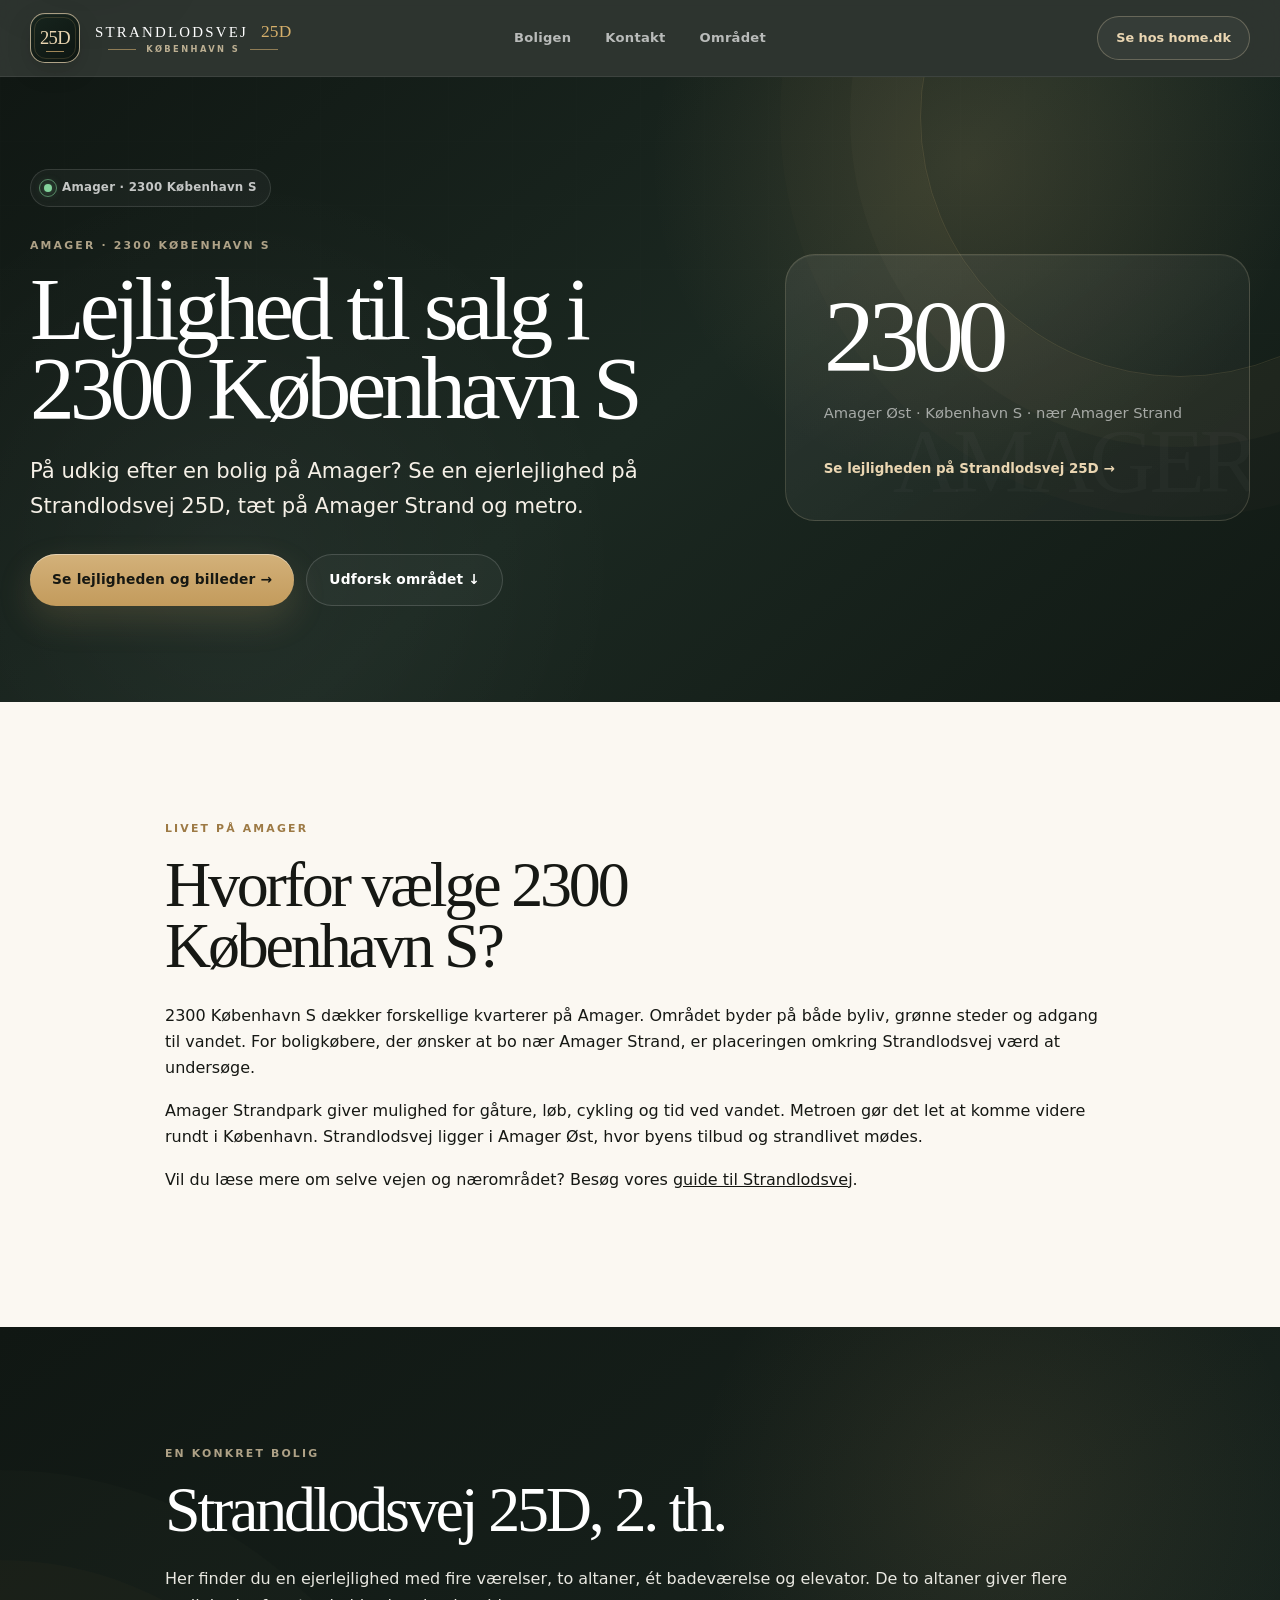
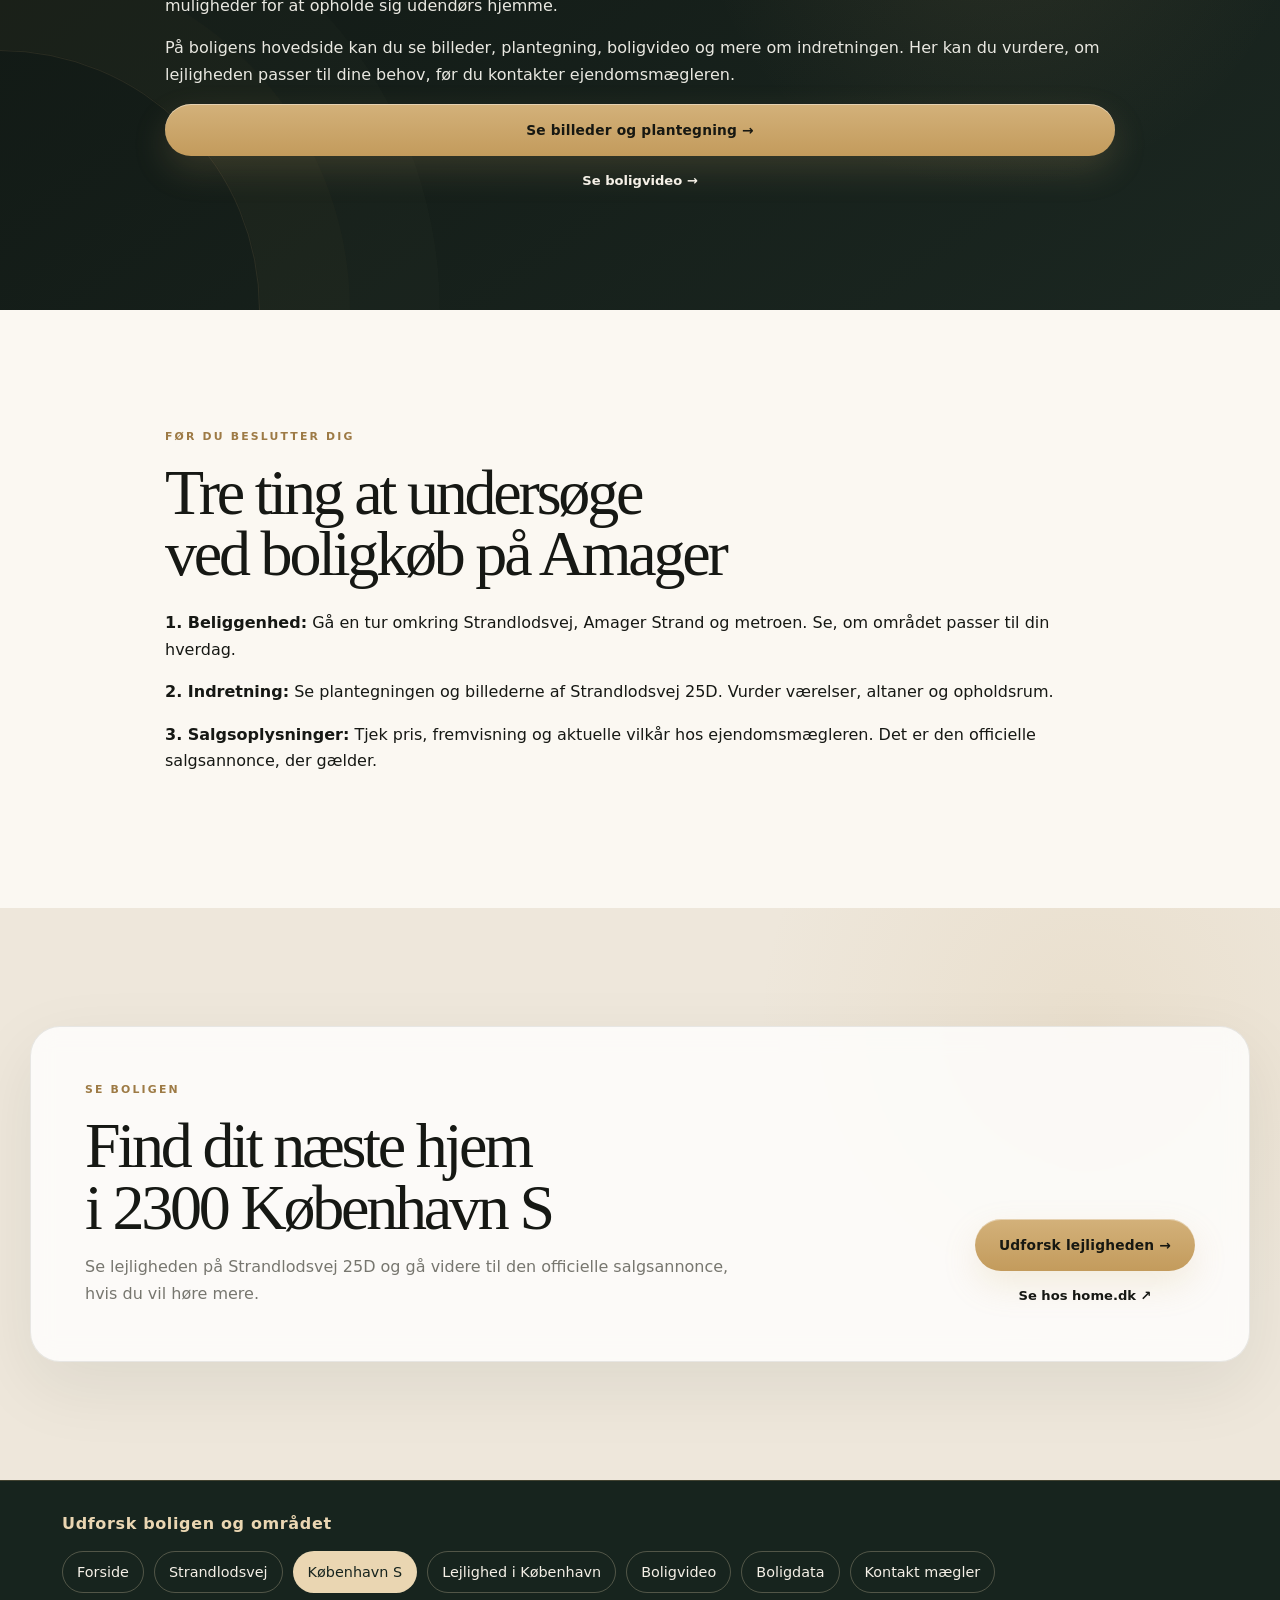
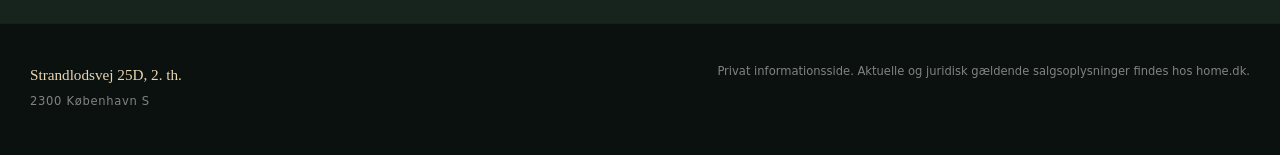
==== commit 344d6f88: "Standardize branded header footer and responsive viewport across all pages" ====
--- a/2300-koebenhavn-s/index.html
+++ b/2300-koebenhavn-s/index.html
@@ -1,7 +1,7 @@
 <!doctype html>
 <html lang="da">
 <head>
-<meta charset="utf-8"><meta name="viewport" content="width=device-width, initial-scale=1">
+<meta charset="utf-8"><meta name="viewport" content="width=device-width, initial-scale=1, viewport-fit=cover">
 <title>Lejlighed til salg i 2300 København S | Amager Strand</title>
 <meta name="description" content="Leder du efter lejlighed til salg i 2300 København S? Oplev Amager Strand og se ejerlejligheden på Strandlodsvej 25D med 4 værelser og 2 altaner.">
 <meta name="robots" content="index,follow,max-image-preview:large">
@@ -24,7 +24,7 @@
 <a class="skip-link" href="#main">Gå til indhold</a>
 <header class="site-header">
     <div class="shell nav">
-      <a class="brand brand-option-one" href="https://strandlodsvej25d.dk/" aria-label="Strandlodsvej 25D – forsiden">
+      <a class="brand brand-option-one" href="/" aria-label="Strandlodsvej 25D">
         <span class="brand-seal" aria-hidden="true">
           <span class="brand-seal-text">25D</span>
           <span class="brand-seal-rule"></span>
@@ -36,13 +36,13 @@
       </a>
 
       <nav class="nav-links" aria-label="Hovednavigation">
-        <a href="#omraadet">Strandlodsvej</a>
-        <a href="https://strandlodsvej25d.dk/strandlodsvej/">Amager Strand</a>
-        <a href="#bolig-25d">25D</a>
+        <a href="/#boligen">Boligen</a>
+        <a href="/kontakt/">Kontakt</a>
+        <a href="/#omraadet">Området</a>
       </nav>
 
-      <a class="nav-cta" href="https://strandlodsvej25d.dk/">
-        Se lejligheden
+      <a class="nav-cta" href="https://home.dk/salg/lejligheder/strandlodsvej-25d-2th-2300-koebenhavn-s/sag-1450004513/" rel="noopener">
+        Se hos home.dk
       </a>
     </div>
   </header>
@@ -53,5 +53,13 @@
 <section class="section"><div class="shell" style="max-width:950px"><p class="eyebrow dark">FØR DU BESLUTTER DIG</p><h2>Tre ting at undersøge ved boligkøb på Amager</h2><p><strong>1. Beliggenhed:</strong> Gå en tur omkring Strandlodsvej, Amager Strand og metroen. Se, om området passer til din hverdag.</p><p><strong>2. Indretning:</strong> Se plantegningen og billederne af Strandlodsvej 25D. Vurder værelser, altaner og opholdsrum.</p><p><strong>3. Salgsoplysninger:</strong> Tjek pris, fremvisning og aktuelle vilkår hos ejendomsmægleren. Det er den officielle salgsannonce, der gælder.</p></div></section>
 <section class="section final-cta"><div class="shell final-card"><div><p class="eyebrow dark">SE BOLIGEN</p><h2>Find dit næste hjem i 2300 København S</h2><p>Se lejligheden på Strandlodsvej 25D og gå videre til den officielle salgsannonce, hvis du vil høre mere.</p></div><div class="final-actions"><a class="button button-primary" href="https://strandlodsvej25d.dk/">Udforsk lejligheden →</a><a class="plain-link" href="https://home.dk/salg/lejligheder/strandlodsvej-25d-2th-2300-koebenhavn-s/sag-1450004513/">Se hos home.dk ↗</a></div></div></section>
 </main><nav class="site-wide-links" aria-label="Udforsk alle sider"><div class="shell"><p class="site-wide-links-title">Udforsk boligen og området</p><div class="site-wide-links-items"><a href="/">Forside</a><a href="/strandlodsvej/">Strandlodsvej</a><a href="/2300-koebenhavn-s/" aria-current="page">København S</a><a href="/lejlighed-til-salg-koebenhavn/">Lejlighed i København</a><a href="/video/">Boligvideo</a><a href="/boliga/">Boligdata</a><a href="/kontakt/">Kontakt mægler</a></div></div></nav>
-<footer class="footer"><div class="shell footer-inner"><div><strong>Strandlodsvej 25D, 2. th.</strong><span>2300 København S</span></div><p>Privat informationsside. Aktuelle og juridisk gældende salgsoplysninger findes hos home.dk.</p></div></footer>
+<footer class="footer">
+    <div class="shell footer-inner">
+      <div>
+        <strong>Strandlodsvej 25D, 2. th.</strong>
+        <span>2300 København S</span>
+      </div>
+      <p>Privat informationsside. Aktuelle og juridisk gældende salgsoplysninger findes hos home.dk.</p>
+    </div>
+  </footer>
 </body></html>
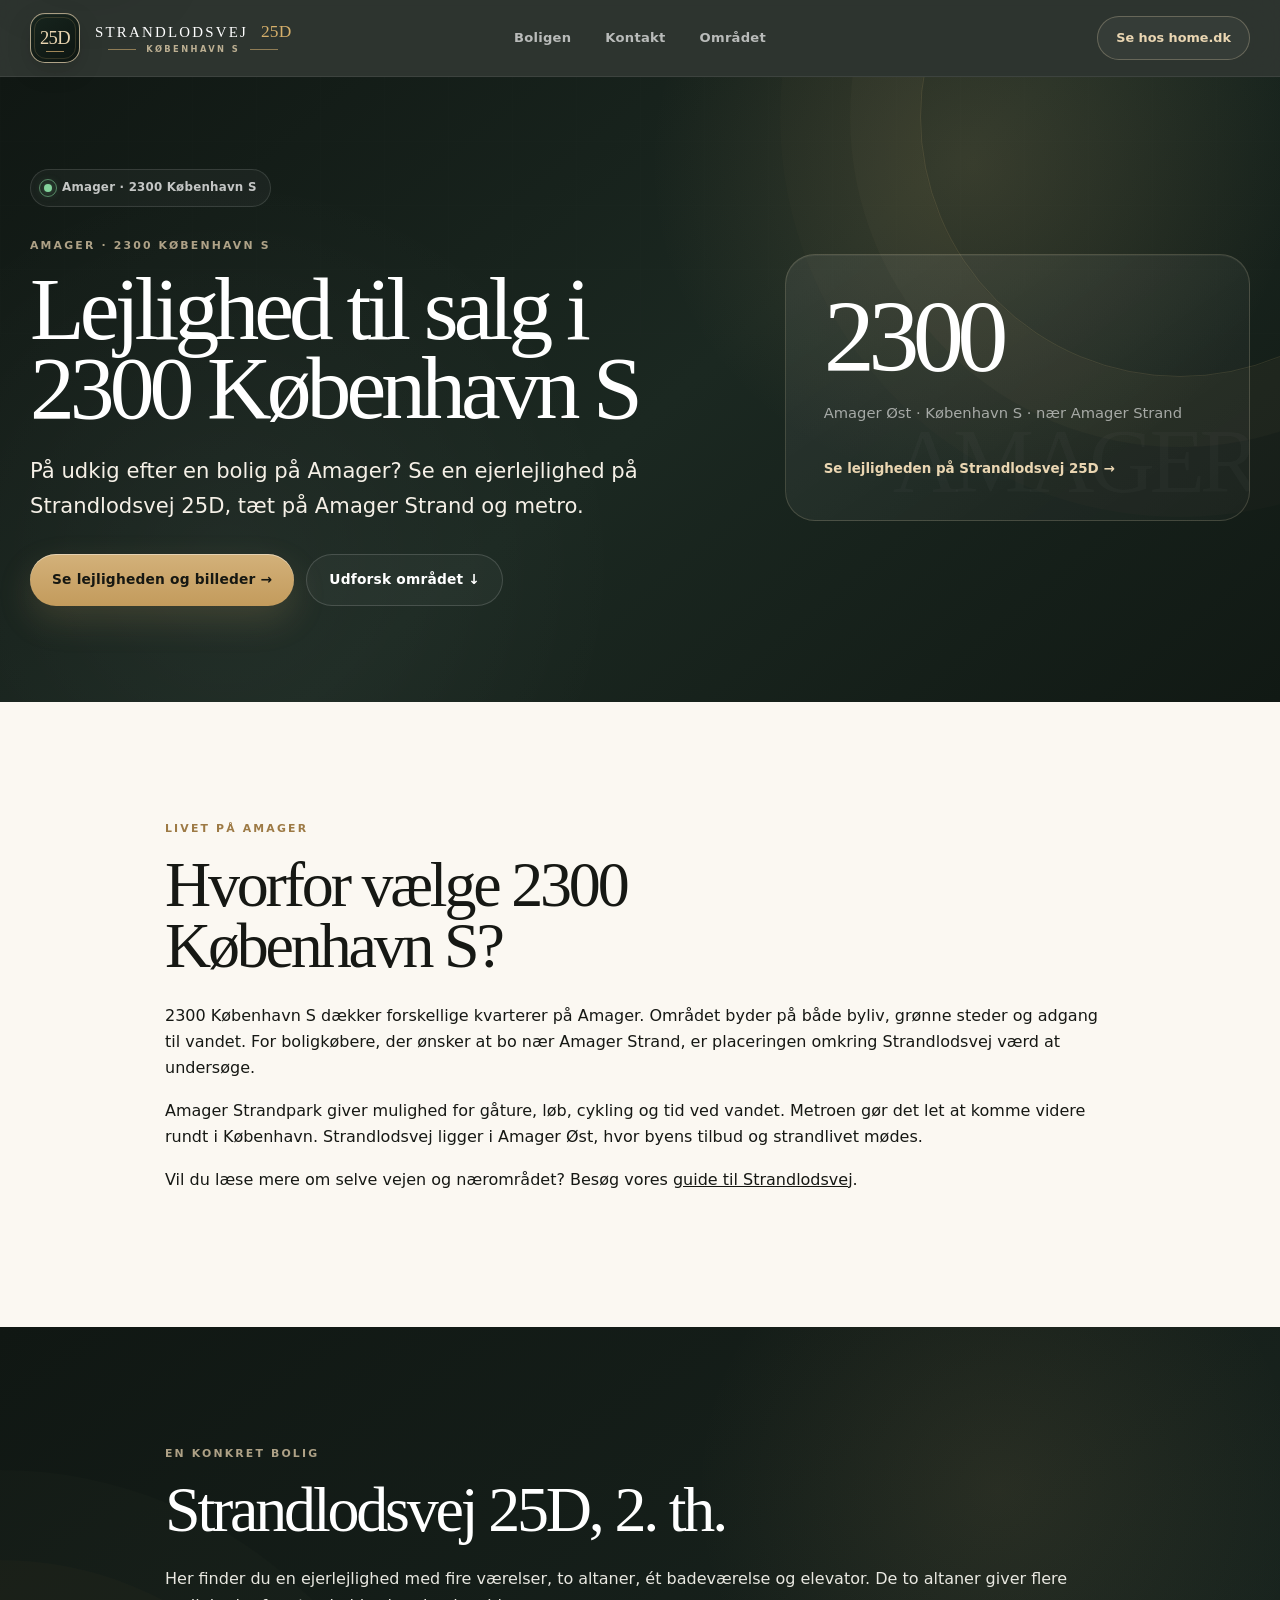
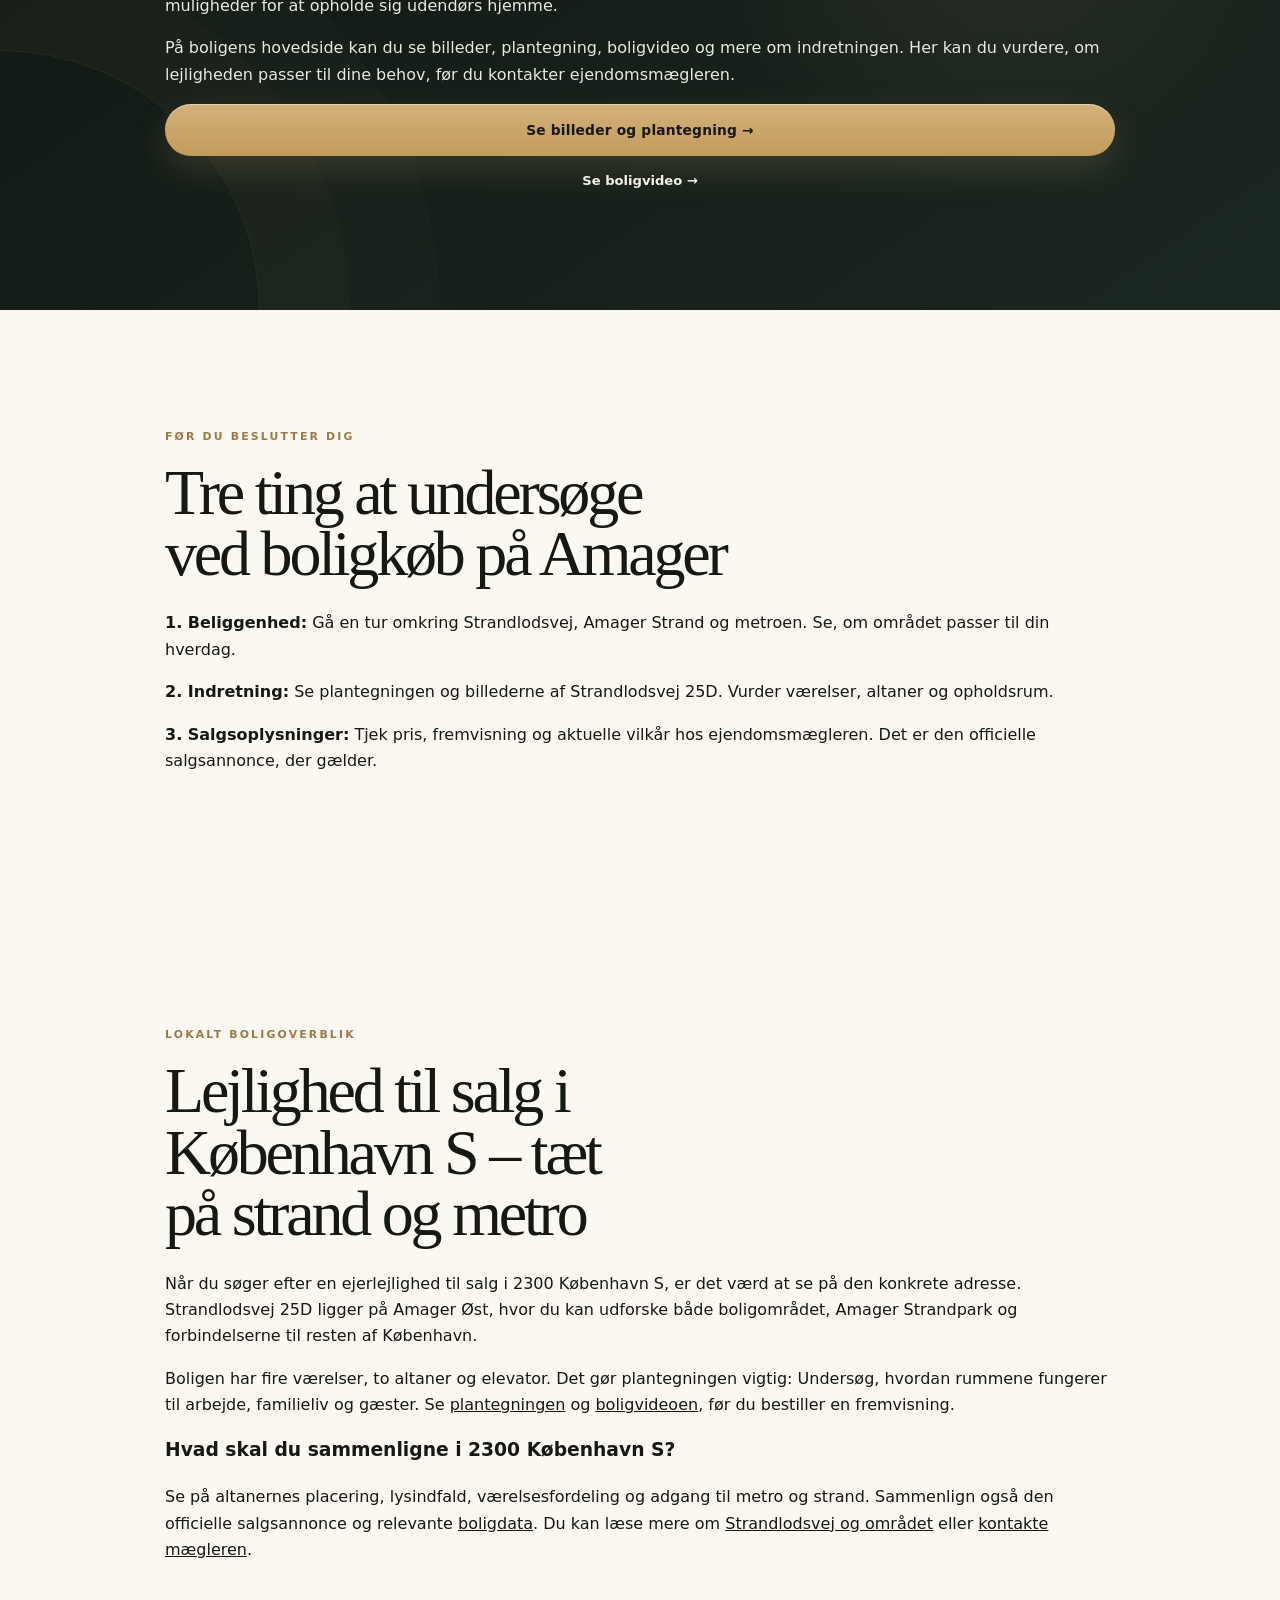
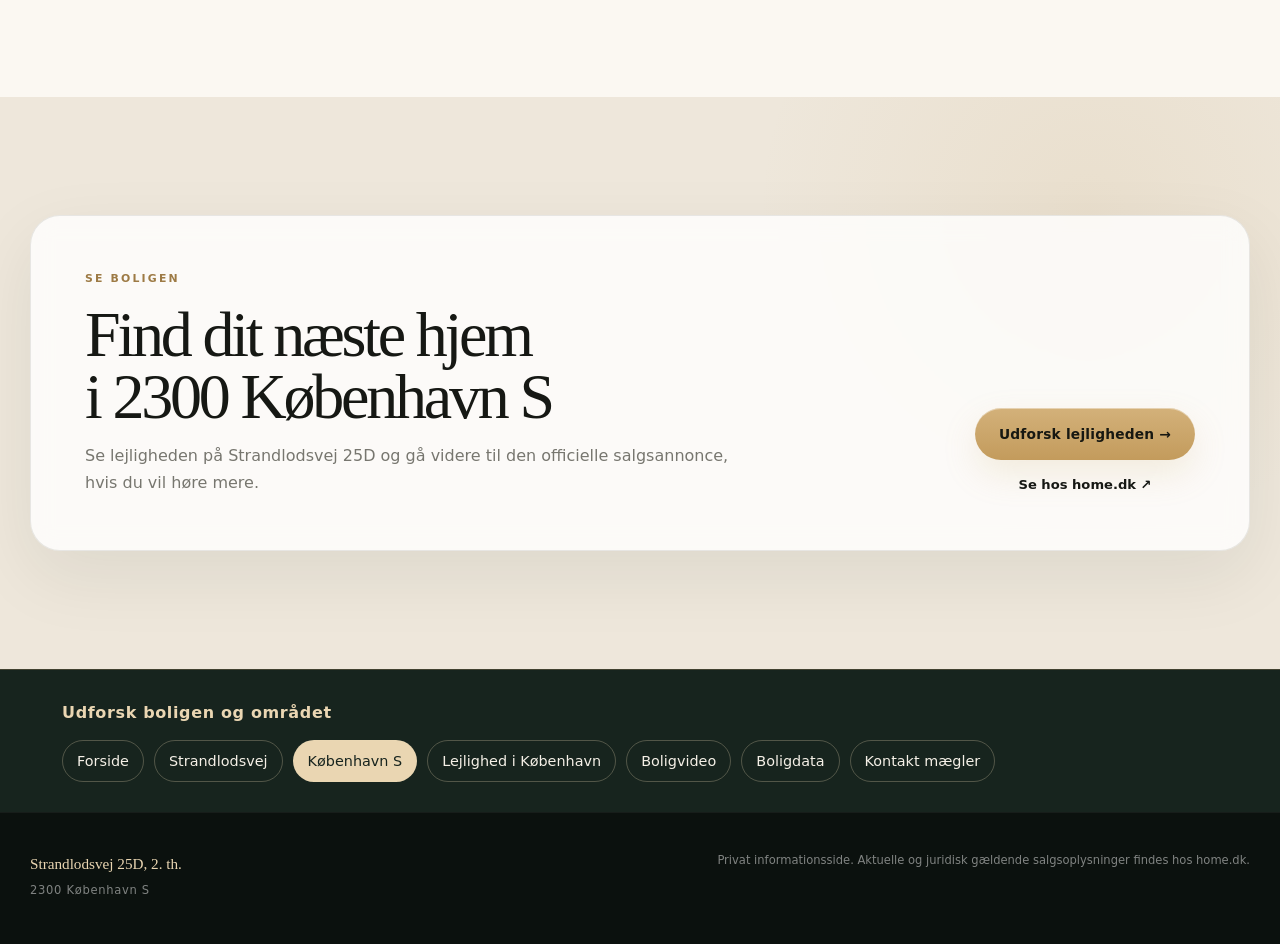
==== commit a4e4e135: "Add distinct useful SEO content and contextual internal links" ====
--- a/2300-koebenhavn-s/index.html
+++ b/2300-koebenhavn-s/index.html
@@ -51,6 +51,7 @@
 <section class="section" id="omraadet"><div class="shell" style="max-width:950px"><p class="eyebrow dark">LIVET PÅ AMAGER</p><h2>Hvorfor vælge 2300 København S?</h2><p>2300 København S dækker forskellige kvarterer på Amager. Området byder på både byliv, grønne steder og adgang til vandet. For boligkøbere, der ønsker at bo nær Amager Strand, er placeringen omkring Strandlodsvej værd at undersøge.</p><p>Amager Strandpark giver mulighed for gåture, løb, cykling og tid ved vandet. Metroen gør det let at komme videre rundt i København. Strandlodsvej ligger i Amager Øst, hvor byens tilbud og strandlivet mødes.</p><p>Vil du læse mere om selve vejen og nærområdet? Besøg vores <a href="https://strandlodsvej25d.dk/strandlodsvej/">guide til Strandlodsvej</a>.</p></div></section>
 <section class="section section-dark" id="bolig-25d"><div class="shell" style="max-width:950px"><p class="eyebrow">EN KONKRET BOLIG</p><h2>Strandlodsvej 25D, 2. th.</h2><p>Her finder du en ejerlejlighed med fire værelser, to altaner, ét badeværelse og elevator. De to altaner giver flere muligheder for at opholde sig udendørs hjemme.</p><p>På boligens hovedside kan du se billeder, plantegning, boligvideo og mere om indretningen. Her kan du vurdere, om lejligheden passer til dine behov, før du kontakter ejendomsmægleren.</p><div class="final-actions"><a class="button button-primary" href="https://strandlodsvej25d.dk/">Se billeder og plantegning →</a><a class="plain-link" href="https://strandlodsvej25d.dk/video/">Se boligvideo →</a></div></div></section>
 <section class="section"><div class="shell" style="max-width:950px"><p class="eyebrow dark">FØR DU BESLUTTER DIG</p><h2>Tre ting at undersøge ved boligkøb på Amager</h2><p><strong>1. Beliggenhed:</strong> Gå en tur omkring Strandlodsvej, Amager Strand og metroen. Se, om området passer til din hverdag.</p><p><strong>2. Indretning:</strong> Se plantegningen og billederne af Strandlodsvej 25D. Vurder værelser, altaner og opholdsrum.</p><p><strong>3. Salgsoplysninger:</strong> Tjek pris, fremvisning og aktuelle vilkår hos ejendomsmægleren. Det er den officielle salgsannonce, der gælder.</p></div></section>
+<section class="section"><div class="shell" style="max-width:950px"><p class="eyebrow dark">LOKALT BOLIGOVERBLIK</p><h2>Lejlighed til salg i København S – tæt på strand og metro</h2><p>Når du søger efter en ejerlejlighed til salg i 2300 København S, er det værd at se på den konkrete adresse. Strandlodsvej 25D ligger på Amager Øst, hvor du kan udforske både boligområdet, Amager Strandpark og forbindelserne til resten af København.</p><p>Boligen har fire værelser, to altaner og elevator. Det gør plantegningen vigtig: Undersøg, hvordan rummene fungerer til arbejde, familieliv og gæster. Se <a href="/#plantegning">plantegningen</a> og <a href="/video/">boligvideoen</a>, før du bestiller en fremvisning.</p><h3>Hvad skal du sammenligne i 2300 København S?</h3><p>Se på altanernes placering, lysindfald, værelsesfordeling og adgang til metro og strand. Sammenlign også den officielle salgsannonce og relevante <a href="/boliga/">boligdata</a>. Du kan læse mere om <a href="/strandlodsvej/">Strandlodsvej og området</a> eller <a href="/kontakt/">kontakte mægleren</a>.</p></div></section>
 <section class="section final-cta"><div class="shell final-card"><div><p class="eyebrow dark">SE BOLIGEN</p><h2>Find dit næste hjem i 2300 København S</h2><p>Se lejligheden på Strandlodsvej 25D og gå videre til den officielle salgsannonce, hvis du vil høre mere.</p></div><div class="final-actions"><a class="button button-primary" href="https://strandlodsvej25d.dk/">Udforsk lejligheden →</a><a class="plain-link" href="https://home.dk/salg/lejligheder/strandlodsvej-25d-2th-2300-koebenhavn-s/sag-1450004513/">Se hos home.dk ↗</a></div></div></section>
 </main><nav class="site-wide-links" aria-label="Udforsk alle sider"><div class="shell"><p class="site-wide-links-title">Udforsk boligen og området</p><div class="site-wide-links-items"><a href="/">Forside</a><a href="/strandlodsvej/">Strandlodsvej</a><a href="/2300-koebenhavn-s/" aria-current="page">København S</a><a href="/lejlighed-til-salg-koebenhavn/">Lejlighed i København</a><a href="/video/">Boligvideo</a><a href="/boliga/">Boligdata</a><a href="/kontakt/">Kontakt mægler</a></div></div></nav>
 <footer class="footer">
